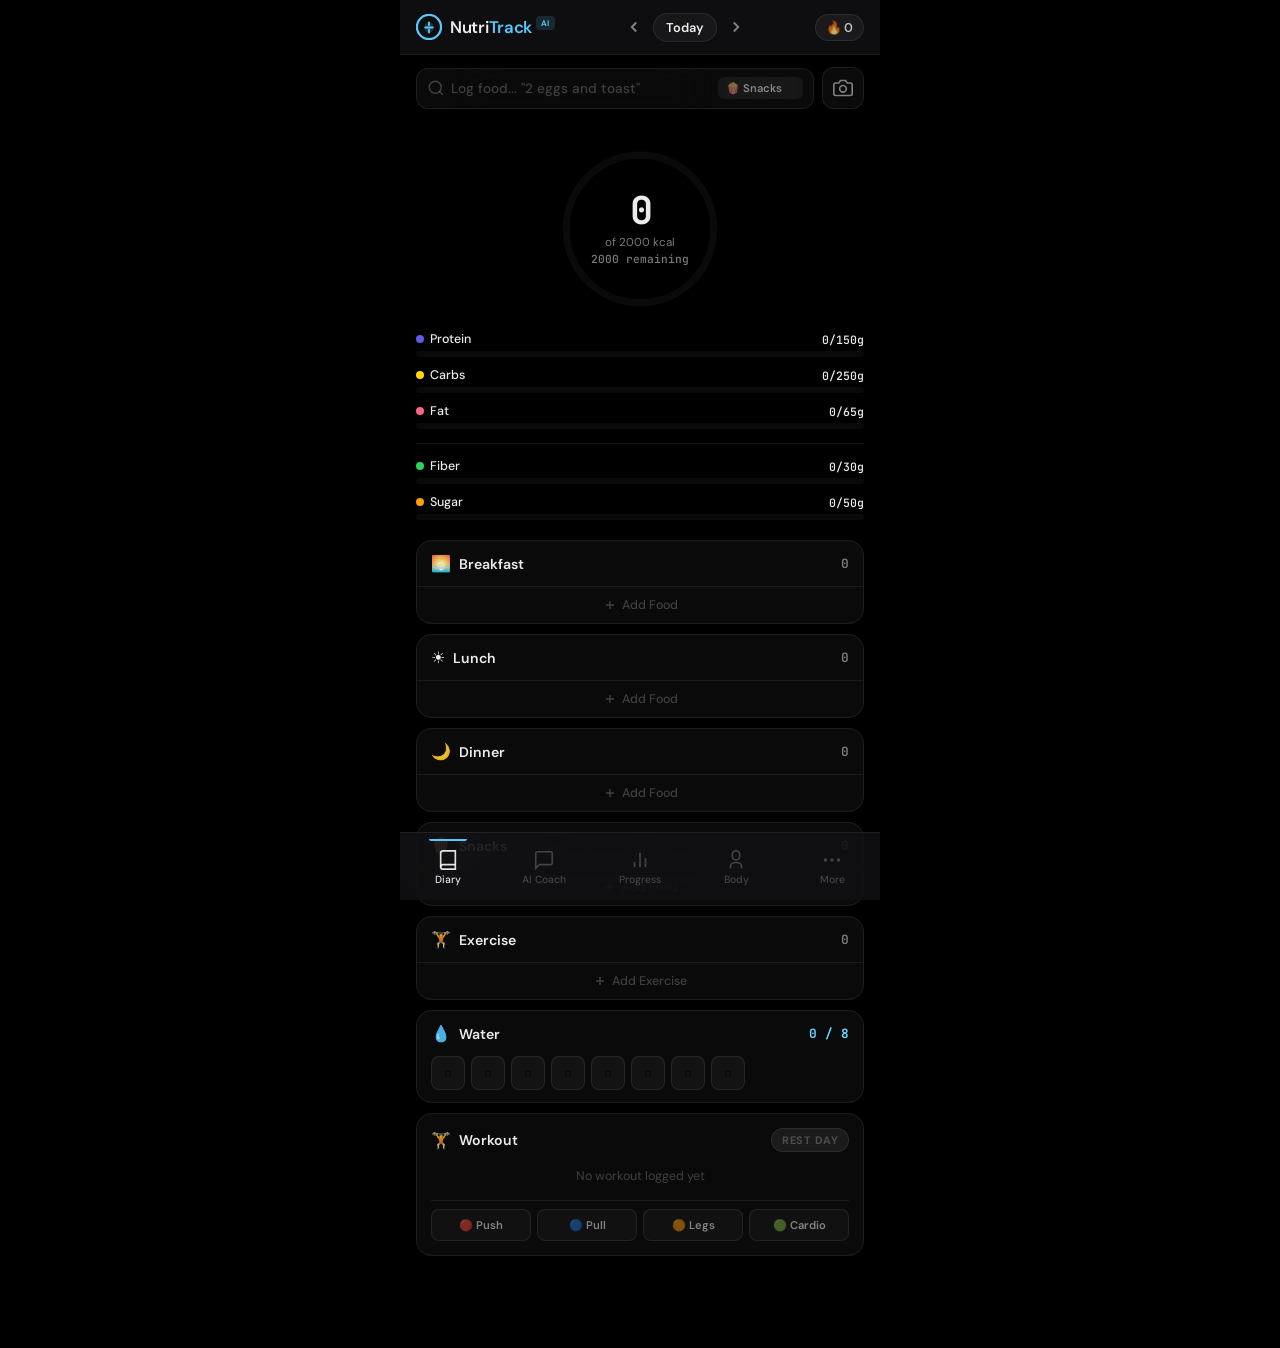
==== index.html @ 8f707e23 "iPhone PWA fix: safe-area padding, faster tabs, snapshot card" ====
<!DOCTYPE html>
<html lang="en">
<head>
    <meta charset="UTF-8">
    <meta name="viewport" content="width=device-width, initial-scale=1.0, maximum-scale=1.0, user-scalable=no, viewport-fit=cover">
    <meta name="apple-mobile-web-app-status-bar-style" content="black-translucent">
    <title>NutriTrack AI — Smart Nutrition Tracker</title>
    <meta name="description" content="AI-powered calorie and macro tracking. Log meals with photos, natural language, or chat with your AI nutrition coach.">
    <link rel="preconnect" href="https://fonts.googleapis.com">
    <link rel="preconnect" href="https://fonts.gstatic.com" crossorigin>
    <link href="https://fonts.googleapis.com/css2?family=DM+Sans:ital,opsz,wght@0,9..40,300;0,9..40,400;0,9..40,500;0,9..40,600;0,9..40,700;0,9..40,800&family=JetBrains+Mono:wght@400;600&display=swap" rel="stylesheet">
    <link rel="stylesheet" href="style.css">
    <link rel="manifest" href="manifest.json">
    <meta name="apple-mobile-web-app-capable" content="yes">
    <meta name="theme-color" content="#000000">
    <meta name="apple-mobile-web-app-capable" content="yes">
    <meta name="apple-mobile-web-app-status-bar-style" content="black-translucent">
</head>
<body>
    <div id="app">
        <!-- ═══ HEADER ═══ -->
        <header id="topBar">
            <div class="top-bar-left">
                <div class="logo">
                    <svg class="logo-icon" viewBox="0 0 28 28" width="26" height="26" fill="none">
                        <circle cx="14" cy="14" r="13" stroke="url(#logoGrad)" stroke-width="2.5"/>
                        <path d="M9 14.5c0-3 2.2-5.5 5-5.5s5 2.5 5 5.5S16.8 20 14 20s-5-2.5-5-5.5z" fill="url(#logoGrad)" opacity="0.2"/>
                        <path d="M14 9v3m0 5v3m-4-5.5h8" stroke="url(#logoGrad)" stroke-width="2" stroke-linecap="round"/>
                        <defs><linearGradient id="logoGrad" x1="0" y1="0" x2="28" y2="28"><stop stop-color="#5AC8FA"/><stop offset="1" stop-color="#64D2FF"/></linearGradient></defs>
                    </svg>
                    <span class="logo-text">Nutri<span class="accent">Track</span> <span class="ai-badge">AI</span></span>
                </div>
            </div>
            <div class="top-bar-center" id="dateNav">
                <button id="prevDay" class="icon-btn" aria-label="Previous day">
                    <svg viewBox="0 0 24 24" width="18" height="18" fill="none" stroke="currentColor" stroke-width="2.5"><path d="M15 18l-6-6 6-6"/></svg>
                </button>
                <button id="dateDisplay" class="date-btn">Today</button>
                <button id="nextDay" class="icon-btn" aria-label="Next day">
                    <svg viewBox="0 0 24 24" width="18" height="18" fill="none" stroke="currentColor" stroke-width="2.5"><path d="M9 18l6-6-6-6"/></svg>
                </button>
            </div>
            <div class="top-bar-right">
                <button id="streakBtn" class="streak-badge" aria-label="Streak">🔥 <span id="streakCount">0</span></button>
            </div>
        </header>

        <!-- ═══ TAB: DIARY ═══ -->
        <main id="page-diary" class="page active">
            <!-- Quick Add -->
            <section id="quickAdd">
                <div class="quick-add-container">
                    <div class="input-wrapper">
                        <svg class="input-icon" viewBox="0 0 24 24" width="18" height="18" fill="none" stroke="currentColor" stroke-width="2"><circle cx="11" cy="11" r="8"/><path d="M21 21l-4.35-4.35"/></svg>
                        <input type="text" id="quickAddInput" placeholder='Log food... "2 eggs and toast"' autocomplete="off">
                        <select id="mealSelect" class="meal-chip">
                            <option value="breakfast">🌅 Breakfast</option>
                            <option value="lunch">☀️ Lunch</option>
                            <option value="dinner">🌙 Dinner</option>
                            <option value="snacks">🍿 Snacks</option>
                        </select>
                    </div>
                    <button id="photoBtn" class="action-circle" aria-label="Photo">
                        <svg viewBox="0 0 24 24" width="20" height="20" fill="none" stroke="currentColor" stroke-width="2"><path d="M23 19a2 2 0 0 1-2 2H3a2 2 0 0 1-2-2V8a2 2 0 0 1 2-2h4l2-3h6l2 3h4a2 2 0 0 1 2 2z"/><circle cx="12" cy="13" r="4"/></svg>
                    </button>
                    <input type="file" id="photoInput" accept="image/*" capture="environment" hidden>
                </div>
                <div id="searchResults" class="search-results hidden"></div>
                <div id="aiProcessing" class="ai-processing hidden">
                    <div class="ai-dot-pulse"><span></span><span></span><span></span></div>
                    <span>AI analyzing your food...</span>
                </div>
            </section>

            <!-- Calorie Summary -->
            <section class="calorie-hero">
                <div class="ring-container">
                    <svg class="progress-ring" viewBox="0 0 200 200">
                        <defs>
                            <linearGradient id="calGrad" x1="0%" y1="0%" x2="100%" y2="100%"><stop offset="0%" stop-color="#5AC8FA"/><stop offset="100%" stop-color="#64D2FF"/></linearGradient>
                            <linearGradient id="calGradOver" x1="0%" y1="0%" x2="100%" y2="100%"><stop offset="0%" stop-color="#FF6482"/><stop offset="100%" stop-color="#FF453A"/></linearGradient>
                        </defs>
                        <circle class="ring-bg" cx="100" cy="100" r="82"/>
                        <circle class="ring-fill calorie-fill" cx="100" cy="100" r="82" stroke="url(#calGrad)"/>
                    </svg>
                    <div class="ring-label">
                        <span class="ring-value" id="caloriesConsumed">0</span>
                        <span class="ring-sub">of <span id="calGoalDisplay">2000</span> kcal</span>
                        <span class="ring-remaining" id="caloriesRemaining">2000 remaining</span>
                    </div>
                </div>
            </section>

            <!-- Macro Bars -->
            <section class="macro-bars">
                <div class="macro-bar-item">
                    <div class="macro-bar-header"><span class="macro-dot protein-dot"></span><span>Protein</span><span id="proteinPerKg" class="protein-pkg-badge" style="display:none"></span><span class="macro-nums"><span id="proteinVal">0</span>/<span id="proteinGoal">150</span>g</span></div>
                    <div class="bar-track"><div class="bar-fill protein-bar" id="proteinBar"></div></div>
                </div>
                <div class="macro-bar-item">
                    <div class="macro-bar-header"><span class="macro-dot carbs-dot"></span><span>Carbs</span><span class="macro-nums"><span id="carbsVal">0</span>/<span id="carbsGoal">250</span>g</span></div>
                    <div class="bar-track"><div class="bar-fill carbs-bar" id="carbsBar"></div></div>
                </div>
                <div class="macro-bar-item">
                    <div class="macro-bar-header"><span class="macro-dot fat-dot"></span><span>Fat</span><span class="macro-nums"><span id="fatVal">0</span>/<span id="fatGoal">65</span>g</span></div>
                    <div class="bar-track"><div class="bar-fill fat-bar" id="fatBar"></div></div>
                </div>
                <div class="macro-divider"></div>
                <div class="macro-bar-item">
                    <div class="macro-bar-header"><span class="macro-dot fiber-dot"></span><span>Fiber</span><span class="macro-nums"><span id="fiberVal">0</span>/<span id="fiberGoal">30</span>g</span></div>
                    <div class="bar-track"><div class="bar-fill fiber-bar" id="fiberBar"></div></div>
                </div>
                <div class="macro-bar-item">
                    <div class="macro-bar-header"><span class="macro-dot sugar-dot"></span><span>Sugar</span><span class="macro-nums"><span id="sugarVal">0</span>/<span id="sugarGoal">50</span>g</span></div>
                    <div class="bar-track"><div class="bar-fill sugar-bar" id="sugarBar"></div></div>
                </div>
            </section>

            <!-- Meal Sections -->
            <section id="mealSections" class="meal-sections">
                <div class="meal-section" data-meal="breakfast">
                    <div class="meal-header" onclick="this.parentElement.classList.toggle('collapsed')">
                        <div class="meal-title-row"><span class="meal-emoji">🌅</span><h2>Breakfast</h2></div>
                        <span class="meal-cals" id="breakfastCals">0</span>
                    </div>
                    <div class="meal-items" id="breakfastItems"></div>
                    <button class="add-food-btn" data-meal="breakfast"><svg viewBox="0 0 24 24" width="14" height="14" fill="none" stroke="currentColor" stroke-width="2.5"><path d="M12 5v14M5 12h14"/></svg>Add Food</button>
                </div>
                <div class="meal-section" data-meal="lunch">
                    <div class="meal-header" onclick="this.parentElement.classList.toggle('collapsed')">
                        <div class="meal-title-row"><span class="meal-emoji">☀️</span><h2>Lunch</h2></div>
                        <span class="meal-cals" id="lunchCals">0</span>
                    </div>
                    <div class="meal-items" id="lunchItems"></div>
                    <button class="add-food-btn" data-meal="lunch"><svg viewBox="0 0 24 24" width="14" height="14" fill="none" stroke="currentColor" stroke-width="2.5"><path d="M12 5v14M5 12h14"/></svg>Add Food</button>
                </div>
                <div class="meal-section" data-meal="dinner">
                    <div class="meal-header" onclick="this.parentElement.classList.toggle('collapsed')">
                        <div class="meal-title-row"><span class="meal-emoji">🌙</span><h2>Dinner</h2></div>
                        <span class="meal-cals" id="dinnerCals">0</span>
                    </div>
                    <div class="meal-items" id="dinnerItems"></div>
                    <button class="add-food-btn" data-meal="dinner"><svg viewBox="0 0 24 24" width="14" height="14" fill="none" stroke="currentColor" stroke-width="2.5"><path d="M12 5v14M5 12h14"/></svg>Add Food</button>
                </div>
                <div class="meal-section" data-meal="snacks">
                    <div class="meal-header" onclick="this.parentElement.classList.toggle('collapsed')">
                        <div class="meal-title-row"><span class="meal-emoji">🍿</span><h2>Snacks</h2></div>
                        <span class="meal-cals" id="snacksCals">0</span>
                    </div>
                    <div class="meal-items" id="snacksItems"></div>
                    <button class="add-food-btn" data-meal="snacks"><svg viewBox="0 0 24 24" width="14" height="14" fill="none" stroke="currentColor" stroke-width="2.5"><path d="M12 5v14M5 12h14"/></svg>Add Food</button>
                </div>
            </section>

            <!-- Exercise Section -->
            <section class="exercise-section">
                <div class="meal-header">
                    <div class="meal-title-row"><span class="meal-emoji">🏋️</span><h2>Exercise</h2></div>
                    <span class="meal-cals" id="exerciseCals">0</span>
                </div>
                <div id="exerciseItems" class="meal-items"></div>
                <button id="addExerciseBtn" class="add-food-btn"><svg viewBox="0 0 24 24" width="14" height="14" fill="none" stroke="currentColor" stroke-width="2.5"><path d="M12 5v14M5 12h14"/></svg>Add Exercise</button>
            </section>

            <!-- Water -->
            <section class="water-section">
                <div class="water-header">
                    <div class="meal-title-row"><span class="meal-emoji">💧</span><h2>Water</h2></div>
                    <span class="water-count" id="waterCount">0 / 8</span>
                </div>
                <div class="water-glasses" id="waterGlasses"></div>
            </section>

            <!-- Workout Card -->
            <section class="workout-card" id="workoutCard">
                <div class="workout-header">
                    <div class="meal-title-row"><span class="meal-emoji">🏋️</span><h2>Workout</h2></div>
                    <span class="workout-badge" id="workoutBadge">Rest Day</span>
                </div>
                <div id="workoutContent" class="workout-content">
                    <p class="workout-empty">No workout logged yet</p>
                </div>
                <div id="workoutQuickLog" class="workout-quick-log">
                    <button class="wql-btn wql-push" data-type="push">🔴 Push</button>
                    <button class="wql-btn wql-pull" data-type="pull">🔵 Pull</button>
                    <button class="wql-btn wql-legs" data-type="legs">🟠 Legs</button>
                    <button class="wql-btn wql-cardio" data-type="cardio">🟢 Cardio</button>
                </div>
            </section>

            <!-- AI Suggestion Card -->
            <section id="aiSuggestionCard" class="ai-suggestion-card hidden">
                <div class="ai-card-header">
                    <span class="ai-sparkle">✨</span>
                    <span>AI Suggestion</span>
                    <button class="dismiss-btn" onclick="this.closest('.ai-suggestion-card').classList.add('hidden')">×</button>
                </div>
                <p id="aiSuggestionText"></p>
            </section>
        </main>

        <!-- ═══ TAB: AI COACH ═══ -->
        <main id="page-coach" class="page">
            <!-- Chat Sidebar Drawer -->
            <div id="chatSidebarOverlay" class="chat-sidebar-overlay hidden"></div>
            <aside id="chatSidebar" class="chat-sidebar">
                <div class="sidebar-header">
                    <h3>Conversations</h3>
                    <button id="closeSidebar" class="icon-btn" aria-label="Close sidebar">
                        <svg viewBox="0 0 24 24" width="20" height="20" fill="none" stroke="currentColor" stroke-width="2.5"><path d="M18 6L6 18M6 6l12 12"/></svg>
                    </button>
                </div>
                <button id="newChatSidebar" class="new-chat-sidebar-btn">+ New Chat</button>
                <div id="chatList" class="chat-list"></div>
            </aside>

            <div class="coach-container">
                <!-- Top Bar: sidebar toggle + title + new chat -->
                <div class="coach-top-bar">
                    <button id="openSidebar" class="coach-icon-btn" aria-label="Chat history">
                        <svg viewBox="0 0 24 24" width="20" height="20" fill="none" stroke="currentColor" stroke-width="2"><path d="M3 12h18M3 6h18M3 18h18"/></svg>
                    </button>
                    <div class="coach-top-title">
                        <span class="coach-title-text">AI Coach</span>
                        <span class="coach-subtitle" id="coachSubtitle">Personalized nutrition guidance</span>
                    </div>
                    <button id="newChatBtn" class="coach-icon-btn" aria-label="New chat">
                        <svg viewBox="0 0 24 24" width="20" height="20" fill="none" stroke="currentColor" stroke-width="2"><path d="M12 5v14M5 12h14"/></svg>
                    </button>
                </div>

                <!-- Chat Messages -->
                <div id="chatMessages" class="chat-messages"></div>

                <!-- Image Preview (shown when image is staged) -->
                <div id="coachImagePreview" class="coach-image-preview hidden">
                    <img id="coachPreviewImg" src="" alt="Preview">
                    <button id="coachRemoveImg" class="coach-remove-img" aria-label="Remove image">×</button>
                </div>

                <!-- Input Area -->
                <div class="chat-input-area">
                    <div class="chat-input-wrapper">
                        <button id="micBtn" class="mic-btn" aria-label="Voice input">
                            <svg viewBox="0 0 24 24" width="18" height="18" fill="none" stroke="currentColor" stroke-width="2"><rect x="9" y="1" width="6" height="11" rx="3"/><path d="M19 10v1a7 7 0 0 1-14 0v-1"/><line x1="12" y1="19" x2="12" y2="23"/><line x1="8" y1="23" x2="16" y2="23"/></svg>
                        </button>
                        <button id="coachPhotoBtn" class="mic-btn" aria-label="Upload photo">
                            <svg viewBox="0 0 24 24" width="18" height="18" fill="none" stroke="currentColor" stroke-width="2"><rect x="2" y="3" width="20" height="18" rx="3"/><circle cx="12" cy="13" r="4"/><path d="M5 3V1M19 3V1"/></svg>
                        </button>
                        <input type="file" id="coachPhotoInput" accept="image/*" capture="environment" style="display:none">
                        <textarea id="chatInput" placeholder="Ask your AI coach..." rows="1"></textarea>
                        <button id="chatSend" class="chat-send-btn" aria-label="Send">
                            <svg viewBox="0 0 24 24" width="20" height="20" fill="none" stroke="currentColor" stroke-width="2"><path d="M22 2L11 13"/><path d="M22 2l-7 20-4-9-9-4 20-7z"/></svg>
                        </button>
                        <button id="chatStop" class="chat-stop-btn hidden" aria-label="Stop">
                            <svg viewBox="0 0 24 24" width="20" height="20" fill="currentColor"><rect x="6" y="6" width="12" height="12" rx="2"/></svg>
                        </button>
                    </div>
                    <div id="micStatus" class="mic-status hidden">
                        <div class="mic-pulse"></div>
                        <span>Listening...</span>
                        <button id="micStop" class="mic-stop-btn">Stop</button>
                    </div>
                </div>
            </div>
        </main>

        <!-- ═══ TAB: PROGRESS ═══ -->
        <main id="page-progress" class="page">
            <div class="progress-container">
                <!-- Weight Card -->
                <section class="progress-card">
                    <div class="progress-card-header">
                        <h2>⚖️ Weight</h2>
                        <button id="logWeightBtn" class="small-btn">+ Log</button>
                    </div>
                    <div class="weight-display">
                        <span class="weight-current" id="currentWeight">--</span>
                        <span class="weight-unit">kg</span>
                        <div id="weightDelta" class="weight-delta"></div>
                        <div id="weightBmi" class="weight-bmi"></div>
                        <div id="weightLastLogged" class="weight-last-logged"></div>
                    </div>
                    <canvas id="weightChart" class="chart-canvas" height="160"></canvas>
                </section>

                <!-- Calorie Trend -->
                <section class="progress-card">
                    <h2>📈 Calorie Trend (7 days)</h2>
                    <canvas id="calorieChart" class="chart-canvas" height="160"></canvas>
                </section>

                <!-- Weekly Energy Balance -->
                <section class="progress-card" id="weeklyBalanceCard">
                    <h2>⚖️ Weekly Energy Balance</h2>
                    <div class="energy-balance-grid">
                        <div class="eb-item">
                            <span class="eb-label">7-Day Intake</span>
                            <span class="eb-value" id="ebIntake">--</span>
                            <span class="eb-sub">cal total</span>
                        </div>
                        <div class="eb-item">
                            <span class="eb-label">7-Day TDEE</span>
                            <span class="eb-value" id="ebTdee">--</span>
                            <span class="eb-sub">cal maintenance</span>
                        </div>
                        <div class="eb-item eb-highlight">
                            <span class="eb-label">Net Balance</span>
                            <span class="eb-value" id="ebNet">--</span>
                            <span class="eb-sub" id="ebNetSub">cal</span>
                        </div>
                        <div class="eb-item eb-result">
                            <span class="eb-label" id="ebResultLabel">Estimated Change</span>
                            <span class="eb-value" id="ebResult">--</span>
                            <span class="eb-sub" id="ebResultSub">kg this week</span>
                        </div>
                    </div>
                    <div class="eb-bar-wrap">
                        <div class="eb-bar-track">
                            <div class="eb-bar-fill" id="ebBarFill"></div>
                            <div class="eb-bar-center"></div>
                        </div>
                        <div class="eb-bar-labels">
                            <span>Deficit</span>
                            <span>Balance</span>
                            <span>Surplus</span>
                        </div>
                    </div>
                    <p class="eb-note">Based on 7,700 cal ≈ 1 kg body fat</p>
                </section>

                <!-- Nutrition Breakdown -->
                <section class="progress-card">
                    <h2>📊 Nutrition Breakdown (7-day avg)</h2>
                    <canvas id="macroChart" class="chart-canvas" height="210"></canvas>
                </section>

                <!-- Streak Calendar -->
                <section class="progress-card">
                    <h2>🔥 Logging Streak</h2>
                    <div class="streak-grid-wrap">
                        <div class="streak-day-labels">
                            <span></span><span>M</span><span>T</span><span>W</span><span>T</span><span>F</span><span>S</span><span>S</span>
                        </div>
                        <div id="streakCalendar" class="streak-calendar"></div>
                    </div>
                    <div class="streak-legend">
                        <span class="streak-legend-label">Less</span>
                        <span class="streak-legend-swatch" style="opacity:.1"></span>
                        <span class="streak-legend-swatch" style="opacity:.3"></span>
                        <span class="streak-legend-swatch" style="opacity:.6"></span>
                        <span class="streak-legend-swatch" style="opacity:1"></span>
                        <span class="streak-legend-label">More</span>
                    </div>
                    <div class="streak-stats">
                        <div class="streak-stat"><span class="streak-stat-val" id="currentStreakVal">0</span><span>Current</span></div>
                        <div class="streak-stat"><span class="streak-stat-val" id="longestStreakVal">0</span><span>Longest</span></div>
                        <div class="streak-stat"><span class="streak-stat-val" id="consistencyVal">0%</span><span>Consistency</span></div>
                    </div>
                </section>

                <!-- AI Weekly Summary -->
                <section class="progress-card ai-summary-card">
                    <div class="progress-card-header">
                        <h2>✨ AI Weekly Summary</h2>
                        <button id="generateSummaryBtn" class="small-btn">Generate</button>
                    </div>
                    <div id="aiWeeklySummary" class="ai-summary-content">
                        <p class="muted-text">Tap "Generate" for an AI-powered analysis of your week</p>
                    </div>
                </section>
            </div>
        </main>

        <!-- ═══ TAB: BODY ═══ -->
        <main id="page-body" class="page">
            <div class="body-container">
                <!-- Profile Card -->
                <section class="more-card">
                    <h3>👤 My Profile</h3>
                    <div class="setting-row"><label>Date of Birth</label><input type="date" id="bodyDob"></div>
                    <div class="setting-row">
                        <label>Sex</label>
                        <select id="bodySex"><option value="male">Male</option><option value="female">Female</option></select>
                    </div>
                    <div class="setting-row"><label>Height (cm)</label><input type="number" id="bodyHeight" placeholder="175" min="100" max="250"></div>
                    <div class="setting-row">
                        <label>Activity Level</label>
                        <select id="bodyActivity">
                            <option value="1.2">Sedentary (desk job)</option>
                            <option value="1.375">Light (1-3 days/wk)</option>
                            <option value="1.55" selected>Moderate (3-5 days/wk)</option>
                            <option value="1.725">Active (6-7 days/wk)</option>
                            <option value="1.9">Very Active (2x/day)</option>
                        </select>
                    </div>
                    <button id="saveProfile" class="primary-btn">Save Profile</button>
                </section>

                <!-- Body Measurements Entry -->
                <section class="more-card">
                    <h3>📏 Log Body Stats</h3>
                    <div class="setting-row"><label>Weight (kg)</label><input type="number" id="bodyWeight" step="0.1" min="20" max="400" placeholder="75.0"></div>
                    <div class="setting-row"><label>Waist (cm)</label><input type="number" id="bodyWaist" step="0.1" min="40" max="200" placeholder="80.0"></div>
                    <div class="setting-row"><label>Neck (cm)</label><input type="number" id="bodyNeck" step="0.1" min="20" max="70" placeholder="38.0"></div>
                    <div class="setting-row" id="hipRow"><label>Hip (cm) <small>women only</small></label><input type="number" id="bodyHip" step="0.1" min="50" max="200" placeholder="95.0"></div>
                    <button id="logBodyStats" class="primary-btn">Log Today's Stats</button>
                </section>

                <!-- Auto-Calculated Metrics -->
                <section class="more-card body-metrics-card">
                    <h3>📊 Your Metrics</h3>
                    <div class="metrics-grid">
                        <div class="metric-box"><span class="metric-label">Age</span><span class="metric-value" id="metricAge">--</span></div>
                        <div class="metric-box"><span class="metric-label">BMI</span><span class="metric-value" id="metricBmi">--</span><span class="metric-tag" id="bmiTag"></span></div>
                        <div class="metric-box"><span class="metric-label">Body Fat %</span><span class="metric-value" id="metricBf">--</span></div>
                        <div class="metric-box"><span class="metric-label">Lean Mass</span><span class="metric-value" id="metricLean">--</span><span class="metric-sub">kg</span></div>
                        <div class="metric-box"><span class="metric-label">BMR</span><span class="metric-value" id="metricBmr">--</span><span class="metric-sub">cal/day</span></div>
                        <div class="metric-box highlight"><span class="metric-label">Adaptive TDEE</span><span class="metric-value" id="metricTdee">--</span><span class="metric-sub">cal/day</span></div>
                    </div>
                    <div id="tdeeExplainer" class="tdee-explainer">
                        <small>TDEE adapts as you log more data. Uses your actual weight changes + calorie intake over the last 2-4 weeks.</small>
                    </div>
                </section>

                <!-- Goals -->
                <section class="more-card">
                    <h3>🎯 Body Goals</h3>
                    <div class="setting-row"><label>Target Weight (kg)</label><input type="number" id="goalWeight" step="0.1" min="30" max="300" placeholder="70.0"></div>
                    <div class="setting-row"><label>Target BF %</label><input type="number" id="goalBf" step="0.1" min="3" max="50" placeholder="15.0"></div>
                    <div class="setting-row"><label>Target Date</label><input type="date" id="goalDate"></div>
                    <button id="saveBodyGoals" class="primary-btn">Save Goals</button>
                    <div id="goalInsight" class="ai-insight hidden"></div>
                </section>

                <!-- Training Info -->
                <section class="more-card">
                    <h3>🏋️ Training</h3>
                    <div class="setting-row">
                        <label>Gym (days/week)</label>
                        <select id="gymDays">
                            <option value="0">0 — No gym</option>
                            <option value="1">1</option><option value="2">2</option>
                            <option value="3" selected>3</option><option value="4">4</option>
                            <option value="5">5</option><option value="6">6</option>
                        </select>
                    </div>
                    <div class="setting-row">
                        <label>Cardio (days/week)</label>
                        <select id="cardioDays">
                            <option value="0" selected>0 — No cardio</option>
                            <option value="1">1</option><option value="2">2</option>
                            <option value="3">3</option><option value="4">4</option>
                            <option value="5">5</option><option value="6">6</option><option value="7">7</option>
                        </select>
                    </div>
                    <div class="setting-row">
                        <label>Training Style</label>
                        <select id="trainingStyle">
                            <option value="strength">Strength / Hypertrophy</option>
                            <option value="endurance">Endurance / Running</option>
                            <option value="mixed">Mixed (Gym + Cardio)</option>
                            <option value="none">No Training</option>
                        </select>
                    </div>
                    <button id="saveTraining" class="primary-btn">Save Training</button>
                </section>

                <!-- Smart Nutrition Goals -->
                <section class="more-card">
                    <h3>🍽️ Daily Nutrition Goals</h3>
                    <div class="setting-row">
                        <label>Calorie Budget</label>
                        <input type="number" id="bodyCalGoal" min="800" max="10000" placeholder="1500">
                    </div>
                    <button id="autoCalcMacros" class="secondary-btn" style="margin:6px 0 10px;font-size:.78rem">⚡ Auto-Calculate Macros from Budget</button>
                    <div class="macro-calc-grid">
                        <div class="macro-calc-row">
                            <span class="macro-dot protein-dot"></span>
                            <label>Protein (g)</label>
                            <input type="number" id="bodyProteinGoal" min="10" max="500">
                            <span class="macro-cal-hint" id="proteinCalHint">--</span>
                        </div>
                        <div class="macro-calc-row">
                            <span class="macro-dot carbs-dot"></span>
                            <label>Carbs (g)</label>
                            <input type="number" id="bodyCarbsGoal" min="10" max="800">
                            <span class="macro-cal-hint" id="carbsCalHint">--</span>
                        </div>
                        <div class="macro-calc-row">
                            <span class="macro-dot fat-dot"></span>
                            <label>Fat (g)</label>
                            <input type="number" id="bodyFatGoal" min="10" max="300">
                            <span class="macro-cal-hint" id="fatCalHint">--</span>
                        </div>
                        <div class="macro-total-row" id="macroTotalRow">
                            <span>Total:</span><span id="macroTotalCal">--</span><span>cal</span>
                        </div>
                    </div>
                    <div class="setting-row"><label>Fiber Goal (g)</label><input type="number" id="bodyFiberGoal" min="5" max="100" placeholder="30"></div>
                    <div class="setting-row"><label>Sugar Limit (g)</label><input type="number" id="bodySugarGoal" min="10" max="200" placeholder="50"></div>
                    <div class="setting-row"><label>Water (glasses)</label><input type="number" id="bodyWaterGoal" min="1" max="20"></div>
                    <button id="saveNutritionGoals" class="primary-btn">Save Nutrition Goals</button>
                </section>

                <!-- AI Nutrition Insight -->
                <section class="more-card">
                    <div class="progress-card-header">
                        <h3>🧠 AI Nutrition Plan</h3>
                        <button id="generateNutritionInsight" class="small-btn">Analyze</button>
                    </div>
                    <div id="nutritionInsight" class="ai-insight">
                        <p class="muted-text">Fill in your body stats, goals, and training info, then tap "Analyze" for a personalized nutrition breakdown.</p>
                    </div>
                </section>

                <!-- Measurement History -->
                <section class="more-card">
                    <h3>📅 Measurement History</h3>
                    <div id="bodyHistory" class="body-history"><p class="muted-text">Log your first body stats above</p></div>
                </section>
            </div>
        </main>

        <!-- ═══ TAB: MORE ═══ -->
        <main id="page-more" class="page">
            <div class="more-container">
                <!-- Today's Snapshot -->
                <section class="more-card profile-card">
                    <div class="snapshot-header">
                        <div>
                            <h2 style="font-size:1.1rem;font-weight:700">NutriTrack <span style="color:var(--accent);font-weight:400;font-size:.75rem">AI</span></h2>
                            <p class="muted-text" id="snapshotDate" style="font-size:.72rem;margin-top:2px">Today</p>
                        </div>
                        <div class="snapshot-streak" id="snapshotStreak">🔥 0</div>
                    </div>
                    <div class="snapshot-grid" id="snapshotGrid">
                        <div class="snap-stat"><span class="snap-val" id="snapCal">--</span><span class="snap-label">cal eaten</span></div>
                        <div class="snap-stat"><span class="snap-val" id="snapGoal">--</span><span class="snap-label">cal goal</span></div>
                        <div class="snap-stat"><span class="snap-val" id="snapProtein">--</span><span class="snap-label">protein</span></div>
                        <div class="snap-stat"><span class="snap-val" id="snapWeight">--</span><span class="snap-label">weight</span></div>
                    </div>
                </section>

                <!-- Gemini Key -->
                <section class="more-card">
                    <h3>🤖 AI Settings</h3>
                    <div class="setting-row"><label>Gemini API Key</label><input type="password" id="geminiKey" placeholder="AIza..."></div>
                    <small class="setting-hint">Powers photo recognition, AI coach, meal suggestions & weekly summaries</small>
                </section>

                <!-- Actions -->
                <section class="more-card">
                    <h3>⚙️ Data</h3>
                    <button id="exportData" class="secondary-btn">📤 Export Data (JSON)</button>
                    <button id="importDataBtn" class="secondary-btn">📥 Import Data</button>
                    <input type="file" id="importDataInput" accept=".json" hidden>
                    <button id="saveAllSettings" class="primary-btn">💾 Save All Settings</button>
                    <div class="danger-zone">
                        <button id="clearAllData" class="danger-btn">🗑️ Clear All Data</button>
                    </div>
                </section>
            </div>
        </main>

        <!-- ═══ BOTTOM NAV ═══ -->
        <nav id="bottomNav">
            <button class="nav-tab active" data-tab="diary">
                <svg viewBox="0 0 24 24" width="22" height="22" fill="none" stroke="currentColor" stroke-width="1.8"><path d="M4 19.5A2.5 2.5 0 0 1 6.5 17H20"/><path d="M6.5 2H20v20H6.5A2.5 2.5 0 0 1 4 19.5v-15A2.5 2.5 0 0 1 6.5 2z"/></svg>
                <span>Diary</span>
            </button>
            <button class="nav-tab" data-tab="coach">
                <svg viewBox="0 0 24 24" width="22" height="22" fill="none" stroke="currentColor" stroke-width="1.8"><path d="M21 15a2 2 0 0 1-2 2H7l-4 4V5a2 2 0 0 1 2-2h14a2 2 0 0 1 2 2z"/></svg>
                <span>AI Coach</span>
            </button>
            <button class="nav-tab" data-tab="progress">
                <svg viewBox="0 0 24 24" width="22" height="22" fill="none" stroke="currentColor" stroke-width="1.8"><path d="M18 20V10M12 20V4M6 20v-6"/></svg>
                <span>Progress</span>
            </button>
            <button class="nav-tab" data-tab="body">
                <svg viewBox="0 0 24 24" width="22" height="22" fill="none" stroke="currentColor" stroke-width="1.8"><path d="M12 2a4 4 0 0 0-4 4v2a4 4 0 0 0 8 0V6a4 4 0 0 0-4-4z"/><path d="M6 21v-2a4 4 0 0 1 4-4h4a4 4 0 0 1 4 4v2"/></svg>
                <span>Body</span>
            </button>
            <button class="nav-tab" data-tab="more">
                <svg viewBox="0 0 24 24" width="22" height="22" fill="none" stroke="currentColor" stroke-width="1.8"><circle cx="12" cy="12" r="1"/><circle cx="19" cy="12" r="1"/><circle cx="5" cy="12" r="1"/></svg>
                <span>More</span>
            </button>
        </nav>

        <!-- ═══ FOOD DETAIL MODAL ═══ -->
        <div id="foodModal" class="modal hidden">
            <div class="modal-backdrop"></div>
            <div class="modal-content">
                <div class="modal-header">
                    <h2 id="foodModalTitle">Add Food</h2>
                    <button class="modal-close" id="closeFoodModal"><svg viewBox="0 0 24 24" width="22" height="22" fill="none" stroke="currentColor" stroke-width="2.5"><path d="M18 6L6 18M6 6l12 12"/></svg></button>
                </div>
                <div class="modal-body">
                    <div class="food-modal-search">
                        <input type="text" id="foodSearchInput" placeholder="Search foods..." autocomplete="off">
                        <div id="foodSearchResults" class="food-search-results"></div>
                    </div>
                    <div id="foodDetailSection" class="food-detail-section hidden">
                        <div class="food-selected-name" id="selectedFoodName"></div>
                        <div class="serving-row">
                            <div class="setting-row"><label>Qty</label><input type="number" id="servingQty" value="1" min="0.1" step="0.1"></div>
                            <div class="setting-row"><label>Serving</label><select id="servingUnit"></select></div>
                        </div>
                        <div class="nutrition-preview">
                            <div class="preview-row"><span>Calories</span><span id="previewCal" class="cal-val">0</span></div>
                            <div class="preview-row"><span>Protein</span><span id="previewProtein" class="protein-val">0g</span></div>
                            <div class="preview-row"><span>Carbs</span><span id="previewCarbs" class="carbs-val">0g</span></div>
                            <div class="preview-row"><span>Fat</span><span id="previewFat" class="fat-val">0g</span></div>
                            <div class="preview-row"><span>Fiber</span><span id="previewFiber">0g</span></div>
                            <div class="preview-row"><span>Sugar</span><span id="previewSugar">0g</span></div>
                        </div>
                        <div class="setting-row"><label>Add to</label>
                            <select id="foodModalMeal">
                                <option value="breakfast">Breakfast</option><option value="lunch">Lunch</option>
                                <option value="dinner">Dinner</option><option value="snacks">Snacks</option>
                            </select>
                        </div>
                        <button id="addFoodBtn" class="primary-btn full-w">Add to Log</button>
                    </div>
                </div>
            </div>
        </div>

        <!-- ═══ EXERCISE MODAL ═══ -->
        <div id="exerciseModal" class="modal hidden">
            <div class="modal-backdrop"></div>
            <div class="modal-content">
                <div class="modal-header">
                    <h2>Add Exercise</h2>
                    <button class="modal-close" id="closeExerciseModal"><svg viewBox="0 0 24 24" width="22" height="22" fill="none" stroke="currentColor" stroke-width="2.5"><path d="M18 6L6 18M6 6l12 12"/></svg></button>
                </div>
                <div class="modal-body">
                    <div class="setting-row"><label>Exercise</label><input type="text" id="exerciseName" placeholder="e.g. Running, Walking..."></div>
                    <div class="setting-row"><label>Duration (min)</label><input type="number" id="exerciseDuration" value="30" min="1"></div>
                    <div class="setting-row"><label>Calories burned</label><input type="number" id="exerciseCalories" value="200" min="1"></div>
                    <button id="addExerciseSubmit" class="primary-btn full-w">Add Exercise</button>
                </div>
            </div>
        </div>

        <!-- ═══ WEIGHT MODAL ═══ -->
        <div id="weightModal" class="modal hidden">
            <div class="modal-backdrop"></div>
            <div class="modal-content">
                <div class="modal-header">
                    <h2>Log Weight</h2>
                    <button class="modal-close" id="closeWeightModal"><svg viewBox="0 0 24 24" width="22" height="22" fill="none" stroke="currentColor" stroke-width="2.5"><path d="M18 6L6 18M6 6l12 12"/></svg></button>
                </div>
                <div class="modal-body">
                    <div class="setting-row"><label>Weight (kg)</label><input type="number" id="weightInput" step="0.1" min="20" max="400" placeholder="75.0"></div>
                    <button id="logWeightSubmit" class="primary-btn full-w">Save Weight</button>
                </div>
            </div>
        </div>

        <!-- ═══ TOASTS ═══ -->
        <div id="toastContainer" class="toast-container"></div>
    </div>

    <script src="food-db.js"></script>
    <script src="core.js"></script>
    <script src="features.js"></script>
    <script src="coach.js"></script>
    <script src="body.js"></script>
    <script>if('serviceWorker' in navigator)navigator.serviceWorker.register('./sw.js').catch(()=>{})</script>
</body>
</html>
---- style.css ----
/* NutriTrack AI — Liquid Glass Design System */
/* Minimal. Precise. Calm. */
:root {
    --bg: #000000; --bg2: #0A0A0C; --card: rgba(255,255,255,0.04);
    --card-h: rgba(255,255,255,0.07); --border: rgba(255,255,255,0.08);
    --glass: rgba(18,18,20,.82);
    --text: rgba(255,255,255,.92); --text2: rgba(255,255,255,.48); --muted: rgba(255,255,255,.22);
    --accent: #5AC8FA; --accent2: #64D2FF;
    --accent-rgb: 90,200,250; --accent-glow: rgba(90,200,250,.06);
    --protein: #5E5CE6; --carbs: #FFD60A; --fat: #FF6482;
    --danger: #FF453A; --water: #64D2FF;
    --r: 16px; --font: 'DM Sans', -apple-system, system-ui, sans-serif;
    --mono: 'JetBrains Mono', 'SF Mono', monospace;
    --ease: cubic-bezier(.25,.46,.45,.94); --ease-spring: cubic-bezier(.34,1.56,.64,1);
}
*,*::before,*::after{margin:0;padding:0;box-sizing:border-box}
html{font-size:16px;-webkit-font-smoothing:antialiased;-moz-osx-font-smoothing:grayscale}
body{font-family:var(--font);background:var(--bg);color:var(--text);min-height:100vh;min-height:100dvh;overflow-x:hidden;
  background-image:none;padding-top:env(safe-area-inset-top,0)}
#app{max-width:480px;margin:0 auto;padding-bottom:calc(80px + env(safe-area-inset-bottom,0));position:relative}
.hidden{display:none!important}

/* ── Liquid Glass Form Controls ── */
select,
input[type="number"],
input[type="text"],
input[type="date"],
input[type="password"]{
  appearance:none;-webkit-appearance:none;-moz-appearance:none;
  font-family:var(--font);font-size:.85rem;font-weight:500;
  color:var(--text);background:rgba(255,255,255,.06);
  border:1px solid rgba(255,255,255,.1);border-radius:10px;
  padding:10px 14px;outline:none;
  backdrop-filter:blur(20px);-webkit-backdrop-filter:blur(20px);
  transition:border-color .2s var(--ease),background .2s var(--ease);
}
select:focus,
input[type="number"]:focus,
input[type="text"]:focus,
input[type="date"]:focus{
  border-color:rgba(var(--accent-rgb),.4);
  background:rgba(255,255,255,.08);
}
select{
  background-image:url("data:image/svg+xml,%3Csvg xmlns='http://www.w3.org/2000/svg' width='12' height='12' viewBox='0 0 12 12'%3E%3Cpath d='M3 4.5L6 7.5L9 4.5' stroke='rgba(255,255,255,0.4)' fill='none' stroke-width='1.5' stroke-linecap='round' stroke-linejoin='round'/%3E%3C/svg%3E");
  background-repeat:no-repeat;background-position:right 12px center;background-size:12px;
  padding-right:32px;cursor:pointer;
}
select option{background:#1C1C1E;color:var(--text);padding:8px}
input[type="number"]::-webkit-inner-spin-button,
input[type="number"]::-webkit-outer-spin-button{-webkit-appearance:none;margin:0}
input[type="number"]{-moz-appearance:textfield;text-align:right;font-family:var(--mono);font-weight:600;letter-spacing:-.5px}
input[type="date"]::-webkit-calendar-picker-indicator{filter:invert(1) opacity(.4)}
textarea{font-family:var(--font);font-size:.85rem;color:var(--text);background:rgba(255,255,255,.06);
  border:1px solid rgba(255,255,255,.1);border-radius:10px;padding:10px 14px;outline:none;resize:vertical;
  transition:border-color .2s var(--ease)}

/* Header */
#topBar{display:flex;align-items:center;justify-content:space-between;padding:12px 16px;position:sticky;top:0;z-index:100;
  background:var(--glass);backdrop-filter:blur(40px) saturate(1.8);-webkit-backdrop-filter:blur(40px) saturate(1.8);border-bottom:1px solid var(--border)}
.logo{display:flex;align-items:center;gap:8px}
.logo-text{font-weight:600;font-size:1.05rem;letter-spacing:-.3px}
.accent{color:var(--accent);-webkit-text-fill-color:var(--accent);background:none}
.ai-badge{font-size:.5rem;font-weight:700;background:rgba(var(--accent-rgb),.15);color:var(--accent);padding:2px 5px;border-radius:4px;vertical-align:super;letter-spacing:.5px}
.top-bar-center{display:flex;align-items:center;gap:4px}
.icon-btn{background:0;border:0;color:var(--text2);cursor:pointer;padding:6px;border-radius:8px;display:flex;align-items:center;transition:.2s var(--ease)}
.icon-btn:hover{color:var(--text);background:var(--card)}
.date-btn{background:var(--card);border:1px solid var(--border);color:var(--text);padding:5px 12px;border-radius:20px;font-family:var(--font);font-size:.8rem;font-weight:600;cursor:pointer;transition:.2s var(--ease)}
.date-btn:hover{background:var(--card-h)}
.streak-badge{background:rgba(255,255,255,.05);border:1px solid var(--border);color:rgba(255,255,255,.7);padding:4px 10px;border-radius:20px;font-family:var(--font);font-size:.8rem;font-weight:600;cursor:pointer;display:flex;align-items:center;gap:2px;transition:.2s var(--ease)}
.streak-badge:hover{background:rgba(255,255,255,.08)}

/* Quick Add */
#quickAdd{padding:12px 16px 6px;position:relative}
.quick-add-container{display:flex;gap:8px;align-items:center}
.input-wrapper{flex:1;display:flex;align-items:center;gap:6px;background:var(--card);border:1px solid var(--border);border-radius:12px;padding:0 10px;transition:.25s var(--ease)}
.input-wrapper:focus-within{border-color:rgba(var(--accent-rgb),.3)}
.input-icon{color:var(--muted);flex-shrink:0}
#quickAddInput{flex:1;background:0;border:0;color:var(--text);font-family:var(--font);font-size:.85rem;padding:11px 0;outline:0}
#quickAddInput::placeholder{color:var(--muted)}
.meal-chip{background:rgba(255,255,255,.06);border:0;color:var(--text2);font-family:var(--font);font-size:.7rem;font-weight:600;padding:4px 8px;border-radius:6px;cursor:pointer;outline:0;transition:.2s}
.meal-chip:hover{background:rgba(255,255,255,.1)}
.action-circle{width:42px;height:42px;border-radius:12px;border:1px solid var(--border);background:var(--card);color:var(--text2);cursor:pointer;display:flex;align-items:center;justify-content:center;transition:.2s var(--ease);flex-shrink:0}
.action-circle:hover{color:var(--text);background:rgba(255,255,255,.08)}
.search-results{position:absolute;top:100%;left:16px;right:16px;background:var(--bg2);border:1px solid var(--border);border-radius:10px;max-height:260px;overflow-y:auto;z-index:50;box-shadow:0 12px 40px rgba(0,0,0,.5)}
.search-item{display:flex;justify-content:space-between;align-items:center;padding:10px 14px;cursor:pointer;transition:.15s var(--ease);border-bottom:1px solid var(--border)}
.search-item:last-child{border-bottom:0}
.search-item:hover{background:var(--card-h)}
.search-item-name{font-size:.85rem;font-weight:500}
.search-item-cal{font-size:.75rem;color:var(--text2);font-weight:600;font-family:var(--mono)}
.search-item-serving{font-size:.7rem;color:var(--muted)}
.ai-processing{display:flex;align-items:center;gap:10px;padding:10px 14px;margin-top:6px;background:rgba(129,140,248,.06);border:1px solid rgba(129,140,248,.1);border-radius:10px;font-size:.82rem;color:var(--protein)}
.ai-dot-pulse{display:flex;gap:4px}
.ai-dot-pulse span{width:6px;height:6px;background:var(--accent);border-radius:50%;animation:dotPulse .8s ease infinite}
.ai-dot-pulse span:nth-child(2){animation-delay:.15s}
.ai-dot-pulse span:nth-child(3){animation-delay:.3s}
@keyframes dotPulse{0%,80%,100%{opacity:.3;transform:scale(.8)}40%{opacity:1;transform:scale(1.1)}}

/* Calorie Ring */
.calorie-hero{display:flex;justify-content:center;padding:24px 0 12px}
.ring-container{position:relative;width:180px;height:180px}
.progress-ring{width:100%;height:100%;transform:rotate(-90deg)}
.ring-bg{fill:none;stroke:rgba(255,255,255,.04);stroke-width:8}
.ring-fill{fill:none;stroke-width:8;stroke-linecap:round;transition:stroke-dashoffset .8s var(--ease),stroke .4s var(--ease)}
.calorie-fill{stroke:url(#calGrad)}
.ring-label{position:absolute;inset:0;display:flex;flex-direction:column;align-items:center;justify-content:center}
.ring-value{font-family:var(--mono);font-size:2.4rem;font-weight:700;letter-spacing:-2px;line-height:1}
.ring-sub{font-size:.72rem;color:var(--text2);margin-top:4px}
.ring-remaining{font-size:.7rem;color:var(--text2);font-weight:500;margin-top:2px;font-family:var(--mono)}

/* Macro Bars */
.macro-bars{padding:0 16px;display:flex;flex-direction:column;gap:10px;margin-bottom:20px}
.macro-bar-item{display:flex;flex-direction:column;gap:4px}
.macro-bar-header{display:flex;align-items:center;gap:6px;font-size:.78rem;font-weight:500}
.macro-bar-header span:last-child{margin-left:auto;font-family:var(--mono);font-size:.72rem}
.macro-dot{width:8px;height:8px;border-radius:50%}
.protein-dot{background:var(--protein)} .carbs-dot{background:var(--carbs)} .fat-dot{background:var(--fat)}
.bar-track{height:6px;background:rgba(255,255,255,.04);border-radius:3px;overflow:hidden;position:relative}
.bar-fill{height:100%;border-radius:3px;transition:width .8s var(--ease);width:0}
.bar-fill.over{box-shadow:0 0 8px currentColor;animation:barPulse 2s ease infinite}
@keyframes barPulse{0%,100%{opacity:1}50%{opacity:.7}}
.protein-bar{background:var(--protein)} .carbs-bar{background:var(--carbs)} .fat-bar{background:var(--fat)}
.fiber-bar{background:#30D158} .sugar-bar{background:#FF9F0A}
.protein-dot{background:var(--protein)} .carbs-dot{background:var(--carbs)} .fat-dot{background:var(--fat)}
.fiber-dot{background:#30D158} .sugar-dot{background:#FF9F0A}
.macro-divider{height:1px;background:var(--border);margin:4px 0}
.protein-pkg-badge{font-size:.6rem;font-family:var(--mono);font-weight:600;color:var(--text2);background:rgba(255,255,255,.06);padding:2px 6px;border-radius:8px;margin-left:4px}

/* Meals */
.meal-sections{padding:0 16px}
.meal-section,.exercise-section,.water-section{background:var(--card);border:1px solid var(--border);border-radius:var(--r);margin-bottom:10px;overflow:hidden}
.exercise-section,.water-section{margin:0 16px 10px}
.meal-header{display:flex;justify-content:space-between;align-items:center;padding:12px 14px;cursor:pointer;transition:.2s var(--ease)}
.meal-header:hover{background:var(--card-h)}
.meal-title-row{display:flex;align-items:center;gap:8px}
.meal-emoji{font-size:1rem}
.meal-title-row h2{font-size:.88rem;font-weight:600}
.meal-cals{font-size:.8rem;font-weight:600;font-family:var(--mono);color:var(--text2)}
.meal-section.collapsed .meal-items,.meal-section.collapsed .add-food-btn{display:none}
.food-item{display:flex;align-items:center;padding:10px 14px;gap:10px;border-top:1px solid rgba(255,255,255,.025);transition:.15s var(--ease)}
.food-item:hover{background:var(--card-h)}
.food-item-info{flex:1;min-width:0}
.food-item-name{font-size:.84rem;font-weight:500;white-space:nowrap;overflow:hidden;text-overflow:ellipsis}
.food-item-serving{font-size:.68rem;color:var(--muted);margin-top:1px}
.food-item-macros{display:flex;gap:8px;font-size:.68rem;margin-top:3px}
.food-item-macros span{font-weight:600}
.food-item-macros .p{color:var(--protein)} .food-item-macros .c{color:var(--carbs)} .food-item-macros .f{color:var(--fat)}
.food-item-macros .fi{color:#30D158} .food-item-macros .s{color:#FF9F0A}
.food-item-cal{font-size:.82rem;font-weight:600;font-family:var(--mono);color:var(--text);white-space:nowrap}
.food-item-delete{background:0;border:0;color:var(--muted);cursor:pointer;padding:4px;border-radius:6px;display:flex;opacity:0;transition:.15s}
.food-item:hover .food-item-delete{opacity:1}
.food-item-delete:hover{color:var(--danger);background:rgba(244,63,94,.1)}
.add-food-btn{display:flex;align-items:center;justify-content:center;gap:5px;width:100%;padding:10px;background:0;border:0;border-top:1px solid var(--border);color:var(--muted);font-family:var(--font);font-size:.78rem;font-weight:500;cursor:pointer;transition:.15s var(--ease)}
.add-food-btn:hover{color:var(--text2);background:rgba(255,255,255,.03)}

/* Water */
.water-header{display:flex;justify-content:space-between;align-items:center;padding:12px 14px}
.water-count{font-size:.8rem;font-weight:700;font-family:var(--mono);color:var(--water)}
.water-glasses{display:flex;gap:6px;flex-wrap:wrap;padding:0 14px 12px}
.water-glass{width:34px;height:34px;border-radius:8px;border:1.5px solid var(--border);background:var(--card);cursor:pointer;transition:.2s var(--ease);display:flex;align-items:center;justify-content:center;font-size:.85rem}
.water-glass:hover{border-color:var(--water);transform:scale(1.08)}
.water-glass.filled{background:rgba(56,189,248,.12);border-color:var(--water)}

/* AI Suggestion */
.ai-suggestion-card{margin:0 16px 10px;background:linear-gradient(135deg,rgba(var(--accent-rgb),.05),rgba(129,140,248,.05));border:1px solid rgba(var(--accent-rgb),.12);border-radius:var(--r);padding:14px;animation:fadeSlide .4s var(--ease)}
.ai-card-header{display:flex;align-items:center;gap:6px;font-size:.82rem;font-weight:600;margin-bottom:8px}
.ai-sparkle{font-size:1rem}
.dismiss-btn{margin-left:auto;background:0;border:0;color:var(--muted);font-size:1.1rem;cursor:pointer;padding:2px 6px;border-radius:4px}
.dismiss-btn:hover{color:var(--text)}
.ai-suggestion-card p{font-size:.82rem;color:var(--text2);line-height:1.5}
@keyframes fadeSlide{from{opacity:0;transform:translateY(8px)}to{opacity:1;transform:translateY(0)}}

/* Bottom Nav */
#bottomNav{position:fixed;bottom:0;left:50%;transform:translateX(-50%);width:100%;max-width:480px;display:flex;
  background:var(--glass);backdrop-filter:blur(40px) saturate(1.8);-webkit-backdrop-filter:blur(40px) saturate(1.8);border-top:1px solid var(--border);z-index:100;
  padding:6px 0 calc(8px + env(safe-area-inset-bottom,4px))}
.nav-tab{flex:1;display:flex;flex-direction:column;align-items:center;gap:2px;padding:10px 0 6px;background:0;border:0;color:var(--muted);font-family:var(--font);font-size:.65rem;font-weight:500;cursor:pointer;transition:.2s var(--ease);position:relative;min-height:44px}
.nav-tab.active{color:rgba(255,255,255,.88)}
.nav-tab.active::before{content:'';position:absolute;top:0;left:30%;right:30%;height:2px;background:var(--accent);border-radius:0 0 2px 2px}
.nav-tab svg{transition:.2s var(--ease)}
.nav-tab:hover{color:var(--text2)}

/* Pages */
.page{display:none} .page.active{display:block;animation:pageFade .3s var(--ease)}
@keyframes pageFade{from{opacity:0;transform:translateY(4px)}to{opacity:1;transform:translateY(0)}}

/* Workout Card */
.workout-card{background:var(--card);border:1px solid var(--border);border-radius:var(--r);padding:14px;margin:0 16px 12px}
.workout-header{display:flex;justify-content:space-between;align-items:center;margin-bottom:8px}
.workout-badge{font-size:.68rem;font-weight:700;padding:4px 10px;border-radius:20px;text-transform:uppercase;letter-spacing:.5px}
.workout-badge.push{background:rgba(244,63,94,.12);color:#f43f5e;border:1px solid rgba(244,63,94,.2)}
.workout-badge.pull{background:rgba(129,140,248,.12);color:var(--protein);border:1px solid rgba(129,140,248,.2)}
.workout-badge.legs{background:rgba(251,146,60,.12);color:#fb923c;border:1px solid rgba(251,146,60,.2)}
.workout-badge.cardio{background:rgba(var(--accent-rgb),.12);color:var(--accent);border:1px solid rgba(var(--accent-rgb),.2)}
.workout-badge.rest{background:var(--card-h);color:var(--muted);border:1px solid var(--border)}
.workout-content{display:flex;flex-direction:column;gap:4px}
.workout-empty{font-size:.78rem;color:var(--muted);text-align:center;padding:8px 0}
.workout-empty em{color:var(--accent)}
.workout-exercise{display:flex;justify-content:space-between;align-items:center;padding:6px 0;border-bottom:1px solid rgba(255,255,255,.04);font-size:.78rem}
.workout-exercise:last-child{border:0}
.workout-exercise .we-name{color:var(--text);font-weight:500;flex:1}
.workout-exercise .we-detail{color:var(--text2);font-family:var(--mono);font-size:.72rem;white-space:nowrap}
.workout-cardio-row{display:flex;align-items:center;gap:8px;padding:8px 0;font-size:.78rem;color:var(--text2);border-top:1px solid var(--border);margin-top:4px}
.workout-cardio-row .wc-icon{font-size:1rem}
.workout-cardio-row .wc-detail{font-family:var(--mono);color:var(--accent);font-weight:600;font-size:.75rem}
.workout-quick-log{display:flex;gap:6px;margin-top:8px;padding-top:8px;border-top:1px solid var(--border)}
.wql-btn{flex:1;padding:8px 4px;border:1px solid var(--border);border-radius:8px;background:rgba(255,255,255,.03);color:var(--text2);font-family:var(--font);font-size:.7rem;font-weight:600;cursor:pointer;transition:all .2s var(--ease);text-align:center}
.wql-btn:hover{transform:translateY(-1px)}
.wql-push:hover{background:rgba(244,63,94,.1);border-color:rgba(244,63,94,.3);color:#f43f5e}
.wql-pull:hover{background:rgba(129,140,248,.1);border-color:rgba(129,140,248,.3);color:var(--protein)}
.wql-legs:hover{background:rgba(251,146,60,.1);border-color:rgba(251,146,60,.3);color:#fb923c}
.wql-cardio:hover{background:rgba(var(--accent-rgb),.1);border-color:rgba(var(--accent-rgb),.3);color:var(--accent)}
.workout-clear-btn{background:none;border:1px solid var(--border);color:var(--muted);font-size:.62rem;padding:3px 8px;border-radius:6px;cursor:pointer;font-family:var(--font);transition:.2s}
.workout-clear-btn:hover{color:var(--danger);border-color:var(--danger)}

/* Coach */
.coach-container{padding:0 16px 16px;display:flex;flex-direction:column;height:calc(100vh - 120px);height:calc(100dvh - 120px)}

/* Coach Top Bar */
.coach-top-bar{display:flex;align-items:center;gap:10px;padding:12px 0 10px;border-bottom:1px solid var(--border);margin-bottom:8px}
.coach-icon-btn{width:36px;height:36px;border-radius:50%;border:1px solid var(--border);background:var(--card);color:var(--text2);cursor:pointer;display:flex;align-items:center;justify-content:center;transition:.2s var(--ease);flex-shrink:0}
.coach-icon-btn:hover{color:var(--text);background:rgba(255,255,255,.08)}
.coach-top-title{flex:1;min-width:0;text-align:center}
.coach-title-text{font-size:.95rem;font-weight:700;display:block}
.coach-subtitle{font-size:.65rem;color:var(--text2);display:block;margin-top:1px}

/* Chat Sidebar */
.chat-sidebar-overlay{position:fixed;inset:0;background:rgba(0,0,0,.5);backdrop-filter:blur(4px);z-index:200;transition:opacity .3s var(--ease)}
.chat-sidebar{position:fixed;top:0;left:0;width:280px;max-width:85vw;height:100%;background:var(--bg2);border-right:1px solid var(--border);z-index:210;display:flex;flex-direction:column;transition:transform .3s var(--ease);box-shadow:8px 0 32px rgba(0,0,0,.4)}
.chat-sidebar.closed{transform:translateX(-100%)}
.sidebar-header{display:flex;justify-content:space-between;align-items:center;padding:16px;border-bottom:1px solid var(--border)}
.sidebar-header h3{font-size:.95rem;font-weight:700}
.new-chat-sidebar-btn{width:calc(100% - 32px);margin:12px 16px;padding:10px;background:linear-gradient(135deg,var(--accent),var(--accent2));border:0;border-radius:10px;color:#000;font-family:var(--font);font-size:.82rem;font-weight:700;cursor:pointer;transition:.2s var(--ease)}
.new-chat-sidebar-btn:hover{filter:brightness(1.1);transform:translateY(-1px)}
.chat-list{flex:1;overflow-y:auto;padding:8px 12px;display:flex;flex-direction:column;gap:4px}
.chat-list-item{display:flex;align-items:center;gap:8px;padding:10px 12px;border-radius:10px;cursor:pointer;transition:.15s var(--ease);border:1px solid transparent;position:relative}
.chat-list-item:hover{background:var(--card-h)}
.chat-list-item.active{background:rgba(var(--accent-rgb),.08);border-color:rgba(var(--accent-rgb),.2)}
.chat-list-item .chat-item-icon{width:28px;height:28px;border-radius:8px;background:var(--card);display:flex;align-items:center;justify-content:center;font-size:.85rem;flex-shrink:0}
.chat-list-item .chat-item-info{flex:1;min-width:0}
.chat-list-item .chat-item-title{font-size:.78rem;font-weight:600;white-space:nowrap;overflow:hidden;text-overflow:ellipsis;display:block}
.chat-list-item .chat-item-date{font-size:.62rem;color:var(--muted);display:block;margin-top:1px}
.chat-list-item .chat-item-del{position:absolute;right:8px;top:50%;transform:translateY(-50%);background:0;border:0;color:var(--muted);cursor:pointer;opacity:0;transition:.15s;font-size:.9rem;padding:2px 4px;border-radius:4px}
.chat-list-item:hover .chat-item-del{opacity:1}
.chat-list-item .chat-item-del:hover{color:var(--danger)}

/* Dynamic Suggestions */
.coach-suggestions{display:flex;gap:6px;flex-wrap:wrap;padding:6px 0 8px;animation:fadeSlide .4s var(--ease)}
.suggestion-chip{background:var(--card);border:1px solid var(--border);border-radius:20px;padding:7px 14px;font-family:var(--font);font-size:.72rem;color:var(--text2);cursor:pointer;transition:.2s var(--ease);white-space:nowrap;max-width:100%;overflow:hidden;text-overflow:ellipsis}
.suggestion-chip:hover{background:rgba(var(--accent-rgb),.08);color:var(--text);border-color:var(--accent)}

/* Chat Messages */
.chat-messages{flex:1;overflow-y:auto;display:flex;flex-direction:column;gap:10px;padding:8px 0;min-height:0}
.chat-msg{max-width:88%;padding:10px 14px;border-radius:14px;font-size:.84rem;line-height:1.5;animation:fadeSlide .3s var(--ease)}
.chat-msg.user{align-self:flex-end;background:linear-gradient(135deg,var(--accent),var(--accent2));color:#000;border-bottom-right-radius:4px;font-weight:500}
.chat-msg.ai{align-self:flex-start;background:var(--card);border:1px solid var(--border);border-bottom-left-radius:4px;color:var(--text);position:relative}
.chat-msg.ai pre{background:rgba(0,0,0,.3);padding:8px;border-radius:6px;overflow-x:auto;font-size:.75rem;margin:6px 0}
.chat-msg.ai code{font-family:var(--mono);font-size:.78rem}
.chat-msg.typing .ai-dot-pulse{justify-content:flex-start}

/* TTS Speaker Button on AI msgs */
.tts-btn{position:absolute;top:6px;right:6px;width:24px;height:24px;border-radius:6px;border:1px solid var(--border);background:rgba(0,0,0,.3);color:var(--text2);cursor:pointer;display:flex;align-items:center;justify-content:center;opacity:0;transition:.15s var(--ease)}
.chat-msg.ai:hover .tts-btn{opacity:1}
.tts-btn:hover{color:var(--accent);border-color:var(--accent);background:rgba(var(--accent-rgb),.1)}
.tts-btn.speaking{opacity:1;color:var(--accent);border-color:var(--accent);animation:ttsPulse 1s ease infinite}
@keyframes ttsPulse{0%,100%{box-shadow:0 0 0 0 rgba(var(--accent-rgb),.3)}50%{box-shadow:0 0 0 4px rgba(var(--accent-rgb),0)}}

/* Chat Input */
.chat-input-area{padding-top:8px;border-top:1px solid var(--border)}
.chat-input-wrapper{display:flex;gap:6px;align-items:flex-end;background:var(--card);border:1px solid var(--border);border-radius:14px;padding:6px 6px 6px 6px}
.chat-input-wrapper:focus-within{border-color:rgba(var(--accent-rgb),.3)}
#chatInput{flex:1;background:0;border:0;color:var(--text);font-family:var(--font);font-size:.85rem;outline:0;resize:none;max-height:100px;line-height:1.4;padding:6px 4px}
#chatInput::placeholder{color:var(--muted)}
.chat-send-btn{width:36px;height:36px;border-radius:50%;border:0;background:var(--accent);color:#000;cursor:pointer;display:flex;align-items:center;justify-content:center;transition:.2s var(--ease);flex-shrink:0}
.chat-send-btn:hover{opacity:.85}

/* Mic Button */
.mic-btn{width:36px;height:36px;border-radius:50%;border:1px solid var(--border);background:var(--card);color:var(--text2);cursor:pointer;display:flex;align-items:center;justify-content:center;transition:.2s var(--ease);flex-shrink:0}
.mic-btn:hover{color:var(--text);background:rgba(255,255,255,.08)}
.mic-btn.recording{color:#fff;background:var(--danger);border-color:var(--danger);animation:micRecord 1.5s ease infinite}
@keyframes micRecord{0%,100%{box-shadow:0 0 0 0 rgba(244,63,94,.4)}50%{box-shadow:0 0 0 8px rgba(244,63,94,0)}}
.mic-status{display:flex;align-items:center;gap:8px;padding:8px 12px;margin-top:6px;background:rgba(244,63,94,.08);border:1px solid rgba(244,63,94,.2);border-radius:10px;font-size:.78rem;color:var(--danger);animation:fadeSlide .3s var(--ease)}
.mic-pulse{width:8px;height:8px;border-radius:50%;background:var(--danger);animation:micRecord 1s ease infinite}
.mic-stop-btn{margin-left:auto;padding:4px 10px;border:1px solid rgba(244,63,94,.3);background:rgba(244,63,94,.1);border-radius:6px;color:var(--danger);font-family:var(--font);font-size:.72rem;font-weight:600;cursor:pointer}
.mic-stop-btn:hover{background:rgba(244,63,94,.2)}

/* Stop Button */
.chat-stop-btn{width:36px;height:36px;border-radius:10px;border:0;background:var(--danger);color:#fff;cursor:pointer;display:flex;align-items:center;justify-content:center;transition:.2s var(--ease);flex-shrink:0;animation:stopPulse 1.5s ease infinite}
.chat-stop-btn:hover{transform:scale(1.05);filter:brightness(1.1)}
@keyframes stopPulse{0%,100%{box-shadow:0 0 0 0 rgba(244,63,94,.3)}50%{box-shadow:0 0 0 6px rgba(244,63,94,0)}}

/* Image Preview */
.coach-image-preview{display:flex;align-items:center;gap:8px;padding:6px 8px;margin:0 0 4px;background:var(--card);border:1px solid var(--border);border-radius:12px;animation:fadeSlide .2s var(--ease)}
.coach-image-preview img{width:60px;height:60px;object-fit:cover;border-radius:8px;border:1px solid var(--border)}
.coach-remove-img{width:22px;height:22px;border-radius:50%;border:1px solid var(--border);background:var(--card-h);color:var(--muted);font-size:.85rem;cursor:pointer;display:flex;align-items:center;justify-content:center;transition:.15s}
.coach-remove-img:hover{color:var(--danger);border-color:var(--danger)}
.chat-msg.user img.user-attached-img{max-width:180px;border-radius:10px;margin-top:6px;display:block}

/* Progress */
.progress-container{padding:16px;display:flex;flex-direction:column;gap:12px}
.progress-card{background:var(--card);border:1px solid var(--border);border-radius:var(--r);padding:16px}
.progress-card h2{font-size:.9rem;font-weight:700;margin-bottom:12px}
.progress-card-header{display:flex;justify-content:space-between;align-items:center}
.progress-card-header h2{margin-bottom:0}
.small-btn{background:rgba(255,255,255,.06);border:1px solid var(--border);color:var(--text2);font-family:var(--font);font-size:.72rem;font-weight:600;padding:6px 12px;border-radius:20px;cursor:pointer;transition:.2s var(--ease)}
.small-btn:hover{background:rgba(255,255,255,.1);color:var(--text)}

/* Weight Display */
.weight-display{text-align:center;margin:12px 0}
.weight-current{font-family:var(--mono);font-size:2.5rem;font-weight:700}
.weight-unit{font-size:.9rem;color:var(--text2);margin-left:4px}
.weight-delta{font-family:var(--mono);font-size:.78rem;font-weight:600;margin-top:6px}
.weight-delta.down{color:#30D158}
.weight-delta.up{color:var(--danger)}
.weight-delta.same{color:var(--text2)}
.weight-bmi{font-size:.72rem;color:var(--text2);margin-top:4px}
.weight-last-logged{font-size:.68rem;color:var(--muted);margin-top:2px}
.chart-canvas{width:100%;border-radius:8px;margin-top:8px}

/* Streak Calendar */
.streak-grid-wrap{margin-bottom:8px}
.streak-day-labels{display:grid;grid-template-columns:20px repeat(7,1fr);gap:3px;margin-bottom:2px}
.streak-day-labels span{font-size:.58rem;color:var(--muted);text-align:center;font-weight:500}
.streak-day-labels span:first-child{text-align:right;padding-right:2px}
.streak-calendar{display:grid;grid-template-columns:repeat(7,1fr);gap:3px}
.streak-day{width:100%;aspect-ratio:1;border-radius:4px;background:rgba(255,255,255,.04);position:relative;cursor:default;transition:.15s var(--ease)}
.streak-day:hover{transform:scale(1.1)}
.streak-day.active{background:var(--accent);border-radius:4px}
.streak-day.today{outline:1.5px solid rgba(255,255,255,.3);outline-offset:1px}
.streak-legend{display:flex;align-items:center;justify-content:flex-end;gap:4px;padding:6px 0 10px}
.streak-legend-label{font-size:.58rem;color:var(--muted);font-weight:500}
.streak-legend-swatch{width:12px;height:12px;border-radius:3px;background:var(--accent);display:inline-block}
.streak-stats{display:flex;justify-content:space-around;text-align:center;padding-top:10px;border-top:1px solid var(--border)}
.streak-stat{display:flex;flex-direction:column;gap:2px}
.streak-stat-val{font-family:var(--mono);font-size:1.3rem;font-weight:700;color:var(--text)}
.streak-stat span:last-child{font-size:.7rem;color:var(--text2)}
.ai-summary-card .ai-summary-content{font-size:.82rem;color:var(--text2);line-height:1.6}
.ai-summary-content p{margin-bottom:8px}

/* Energy Balance Card */
.energy-balance-grid{display:grid;grid-template-columns:1fr 1fr;gap:10px;margin:14px 0}
.eb-item{background:rgba(255,255,255,.03);border:1px solid var(--border);border-radius:10px;padding:12px;text-align:center;display:flex;flex-direction:column;gap:2px}
.eb-label{font-size:.68rem;color:var(--muted);text-transform:uppercase;letter-spacing:.5px;font-weight:600}
.eb-value{font-family:var(--mono);font-size:1.3rem;font-weight:700;color:var(--text)}
.eb-sub{font-size:.65rem;color:var(--text2)}
.eb-highlight{border-color:rgba(var(--accent-rgb),.25);background:rgba(var(--accent-rgb),.04)}
.eb-highlight .eb-value{color:var(--accent)}
.eb-highlight.surplus{border-color:rgba(244,63,94,.25);background:rgba(244,63,94,.04)}
.eb-highlight.surplus .eb-value{color:var(--danger)}
.eb-result{border-color:rgba(129,140,248,.25);background:rgba(129,140,248,.04)}
.eb-result .eb-value{color:var(--protein);font-size:1.5rem}
.eb-result.fat-lost{border-color:rgba(var(--accent-rgb),.25);background:rgba(var(--accent-rgb),.04)}
.eb-result.fat-lost .eb-value{color:var(--accent)}
.eb-result.fat-gained{border-color:rgba(244,63,94,.25);background:rgba(244,63,94,.04)}
.eb-result.fat-gained .eb-value{color:var(--danger)}
.eb-bar-wrap{margin:8px 0 4px}
.eb-bar-track{height:10px;background:var(--card);border:1px solid var(--border);border-radius:6px;position:relative;overflow:hidden}
.eb-bar-fill{position:absolute;top:0;height:100%;border-radius:6px;transition:all .5s var(--ease)}
.eb-bar-center{position:absolute;left:50%;top:-2px;bottom:-2px;width:2px;background:var(--text2);transform:translateX(-50%);border-radius:1px}
.eb-bar-labels{display:flex;justify-content:space-between;font-size:.6rem;color:var(--muted);margin-top:4px;padding:0 4px}
.eb-note{font-size:.62rem;color:var(--muted);text-align:center;margin-top:8px;font-style:italic}
.muted-text{color:var(--muted);font-size:.82rem}

/* More */
.more-container{padding:16px;display:flex;flex-direction:column;gap:12px}
.more-card{background:var(--card);border:1px solid var(--border);border-radius:var(--r);padding:16px}
.more-card h3{font-size:.88rem;font-weight:700;margin-bottom:14px}
.profile-card{padding:16px}
.snapshot-header{display:flex;justify-content:space-between;align-items:center;margin-bottom:14px}
.snapshot-streak{font-size:.85rem;font-weight:700;background:rgba(255,149,0,.1);color:#FF9500;padding:4px 10px;border-radius:10px}
.snapshot-grid{display:grid;grid-template-columns:1fr 1fr;gap:8px}
.snap-stat{background:rgba(255,255,255,.03);border:1px solid var(--border);border-radius:12px;padding:12px;display:flex;flex-direction:column;gap:2px}
.snap-val{font-family:var(--mono);font-size:1.1rem;font-weight:700;letter-spacing:-0.5px}
.snap-label{font-size:.65rem;color:var(--text2);font-weight:500;text-transform:uppercase;letter-spacing:.5px}
.setting-row{display:flex;align-items:center;justify-content:space-between;margin-bottom:10px;gap:12px}
.setting-row label{font-size:.8rem;font-weight:500;color:var(--text2);white-space:nowrap}
.setting-row input,.setting-row select{width:55%;padding:10px 14px;background:rgba(255,255,255,.06);border:1px solid rgba(255,255,255,.1);border-radius:10px;color:var(--text);font-family:var(--font);font-size:.85rem;outline:0;transition:.2s var(--ease);text-align:right}
.setting-row input:focus,.setting-row select:focus{border-color:rgba(var(--accent-rgb),.4);background:rgba(255,255,255,.08)}
.setting-hint{display:block;font-size:.7rem;color:var(--muted);margin-top:4px;line-height:1.4}
.primary-btn{width:100%;padding:12px;background:var(--accent);border:0;border-radius:12px;color:#000;font-family:var(--font);font-size:.88rem;font-weight:600;cursor:pointer;transition:.2s var(--ease);margin-top:8px}
.primary-btn:hover{opacity:.88}
.secondary-btn{width:100%;padding:10px;background:var(--card-h);border:1px solid var(--border);border-radius:10px;color:var(--text);font-family:var(--font);font-size:.82rem;font-weight:500;cursor:pointer;transition:.2s var(--ease);margin-bottom:8px}
.secondary-btn:hover{background:var(--card-h)}
.danger-zone{margin-top:12px;padding-top:12px;border-top:1px solid rgba(244,63,94,.15)}
.danger-btn{width:100%;padding:10px;background:rgba(244,63,94,.08);border:1px solid rgba(244,63,94,.2);border-radius:10px;color:var(--danger);font-family:var(--font);font-size:.82rem;font-weight:600;cursor:pointer}
.danger-btn:hover{background:rgba(244,63,94,.15)}
.tdee-result{margin-top:12px;background:rgba(var(--accent-rgb),.08);border:1px solid rgba(var(--accent-rgb),.15);border-radius:10px;padding:14px;font-size:.85rem;line-height:1.6}
.full-w{width:100%}

/* Modals */
.modal{position:fixed;inset:0;z-index:200;display:flex;align-items:flex-end;justify-content:center}
.modal-backdrop{position:absolute;inset:0;background:rgba(0,0,0,.7);backdrop-filter:blur(12px)}
.modal-content{position:relative;width:100%;max-width:480px;max-height:85vh;background:#0A0A0C;border-radius:20px 20px 0 0;overflow-y:auto;animation:slideUp .3s var(--ease)}
@keyframes slideUp{from{transform:translateY(100%)}to{transform:translateY(0)}}
.modal-header{display:flex;justify-content:space-between;align-items:center;padding:16px;border-bottom:1px solid var(--border);position:sticky;top:0;background:var(--bg2);z-index:1}
.modal-header h2{font-size:1rem;font-weight:700}
.modal-close{background:0;border:0;color:var(--text2);cursor:pointer;padding:4px;border-radius:8px;display:flex}
.modal-close:hover{color:var(--text)}
.modal-body{padding:16px}
.food-modal-search{margin-bottom:12px}
#foodSearchInput{width:100%;padding:10px 14px;background:rgba(255,255,255,.06);border:1px solid rgba(255,255,255,.1);border-radius:10px;color:var(--text);font-family:var(--font);font-size:.85rem;outline:0}
#foodSearchInput:focus{border-color:rgba(var(--accent-rgb),.4)}
.food-search-results{max-height:200px;overflow-y:auto;margin-top:6px;border-radius:8px}
.food-selected-name{font-size:1rem;font-weight:700;margin-bottom:14px;padding-bottom:10px;border-bottom:1px solid var(--border)}
.serving-row{display:grid;grid-template-columns:1fr 1.5fr;gap:10px;margin-bottom:14px}
.nutrition-preview{background:rgba(0,0,0,.15);border-radius:10px;padding:10px 14px;margin-bottom:14px}
.preview-row{display:flex;justify-content:space-between;padding:5px 0;font-size:.82rem;border-bottom:1px solid rgba(255,255,255,.025)}
.preview-row:last-child{border-bottom:0}
.preview-row span:last-child{font-weight:700;font-family:var(--mono)}
.cal-val{color:var(--accent)} .protein-val{color:var(--protein)} .carbs-val{color:var(--carbs)} .fat-val{color:var(--fat)}

/* Toast */
.toast-container{position:fixed;bottom:80px;left:50%;transform:translateX(-50%);z-index:300;display:flex;flex-direction:column;gap:6px}
.toast{padding:10px 18px;background:var(--bg2);border:1px solid var(--border);border-radius:10px;font-size:.82rem;font-weight:500;box-shadow:0 8px 32px rgba(0,0,0,.5);animation:toastIn .3s var(--ease);white-space:nowrap}
.toast.success{border-left:3px solid var(--accent)} .toast.error{border-left:3px solid var(--danger)} .toast.info{border-left:3px solid var(--protein)}
@keyframes toastIn{from{opacity:0;transform:translateY(16px)}to{opacity:1;transform:translateY(0)}}

/* Scrollbar */
::-webkit-scrollbar{width:4px} ::-webkit-scrollbar-track{background:0} ::-webkit-scrollbar-thumb{background:var(--border);border-radius:4px}

@media(max-width:400px){.ring-value{font-size:2rem}.macro-bars{gap:8px}.coach-quick-actions{gap:4px}.quick-action-chip{font-size:.68rem;padding:5px 8px}}

/* AI Coach Tables */
.ai-table-wrap{overflow-x:auto;margin:8px 0;border-radius:10px;border:1px solid var(--border);background:rgba(0,0,0,.3)}
.ai-table{width:100%;border-collapse:collapse;font-size:.78rem;font-family:var(--font);white-space:nowrap}
.ai-table th{background:rgba(var(--accent-rgb),.12);color:var(--accent);font-weight:700;text-align:left;padding:8px 10px;font-size:.72rem;text-transform:uppercase;letter-spacing:.5px;border-bottom:1px solid var(--border)}
.ai-table td{padding:7px 10px;border-bottom:1px solid rgba(255,255,255,.04);color:var(--text)}
.ai-table tr:nth-child(even) td{background:rgba(255,255,255,.02)}
.ai-table tr:last-child td{border-bottom:none}
.ai-table .total-row,.ai-table tr:last-child td{background:rgba(var(--accent-rgb),.08)!important;font-weight:700;color:var(--accent)}
.ai-table td:first-child{font-weight:600;color:var(--text)}
.ai-table td:not(:first-child),.ai-table th:not(:first-child){text-align:right;font-family:var(--mono);font-size:.75rem}

/* Body Tab */
.body-container{padding:12px 16px;display:flex;flex-direction:column;gap:14px}
.metrics-grid{display:grid;grid-template-columns:repeat(3,1fr);gap:8px;margin-top:8px}
.metric-box{background:var(--card);border:1px solid var(--border);border-radius:10px;padding:10px;text-align:center;display:flex;flex-direction:column;gap:2px}
.metric-box.highlight{background:rgba(var(--accent-rgb),.08);border-color:rgba(var(--accent-rgb),.25)}
.metric-label{font-size:.65rem;color:var(--text2);text-transform:uppercase;letter-spacing:.5px;font-weight:600}
.metric-value{font-size:1.3rem;font-weight:800;font-family:var(--mono);color:var(--text)}
.metric-box.highlight .metric-value{color:var(--accent)}
.metric-sub{font-size:.6rem;color:var(--text2)}
.metric-tag{font-size:.55rem;font-weight:700;padding:2px 6px;border-radius:4px;display:inline-block;margin-top:2px}
.tag-under{background:rgba(129,140,248,.15);color:var(--protein)}
.tag-normal{background:rgba(var(--accent-rgb),.15);color:var(--accent)}
.tag-over{background:rgba(251,146,60,.15);color:#fb923c}
.tag-obese{background:rgba(244,63,94,.15);color:var(--danger)}
.tdee-explainer{margin-top:8px;padding:8px;background:var(--card);border-radius:8px;border-left:3px solid var(--accent)}
.tdee-explainer small{color:var(--text2);font-size:.72rem;line-height:1.4}
.ai-insight{margin-top:10px;padding:10px;background:rgba(var(--accent-rgb),.06);border:1px solid rgba(var(--accent-rgb),.15);border-radius:10px;font-size:.8rem;line-height:1.5;color:var(--text)}
.body-history{max-height:300px;overflow-y:auto}
.body-entry{display:flex;justify-content:space-between;align-items:center;padding:8px 0;border-bottom:1px solid var(--border);font-size:.78rem}
.body-entry:last-child{border-bottom:none}
.body-entry-head{font-weight:700;color:var(--text2);font-size:.68rem;text-transform:uppercase;letter-spacing:.5px;border-bottom:1px solid rgba(255,255,255,.1)}
.body-entry-date{color:var(--text2);font-weight:600;font-size:.72rem;min-width:55px}
.body-entry-stats{display:grid;grid-template-columns:repeat(4,1fr);gap:8px;flex:1;color:var(--text);font-family:var(--mono);font-size:.72rem;text-align:right}
.body-entry-del{background:none;border:none;color:var(--danger);cursor:pointer;font-size:.9rem;padding:2px 6px;opacity:.5;transition:.2s}
.body-entry-del:hover{opacity:1}
.macro-calc-grid{display:flex;flex-direction:column;gap:2px;background:var(--card);border:1px solid var(--border);border-radius:10px;padding:10px;margin-bottom:10px}
.macro-calc-row{display:grid;grid-template-columns:8px 1fr 80px 50px;align-items:center;gap:8px;padding:6px 0;border-bottom:1px solid rgba(255,255,255,.04)}
.macro-calc-row:last-of-type{border-bottom:none}
.macro-calc-row label{font-size:.8rem;color:var(--text)}
.macro-calc-row input{text-align:right;font-family:var(--mono)}
.macro-cal-hint{font-size:.65rem;color:var(--text2);font-family:var(--mono);text-align:right}
.macro-total-row{display:flex;justify-content:flex-end;gap:6px;padding:8px 0 0;border-top:1px solid var(--border);margin-top:4px;font-weight:700;font-family:var(--mono);font-size:.85rem;color:var(--accent)}
.macro-total-row.over{color:var(--danger)}
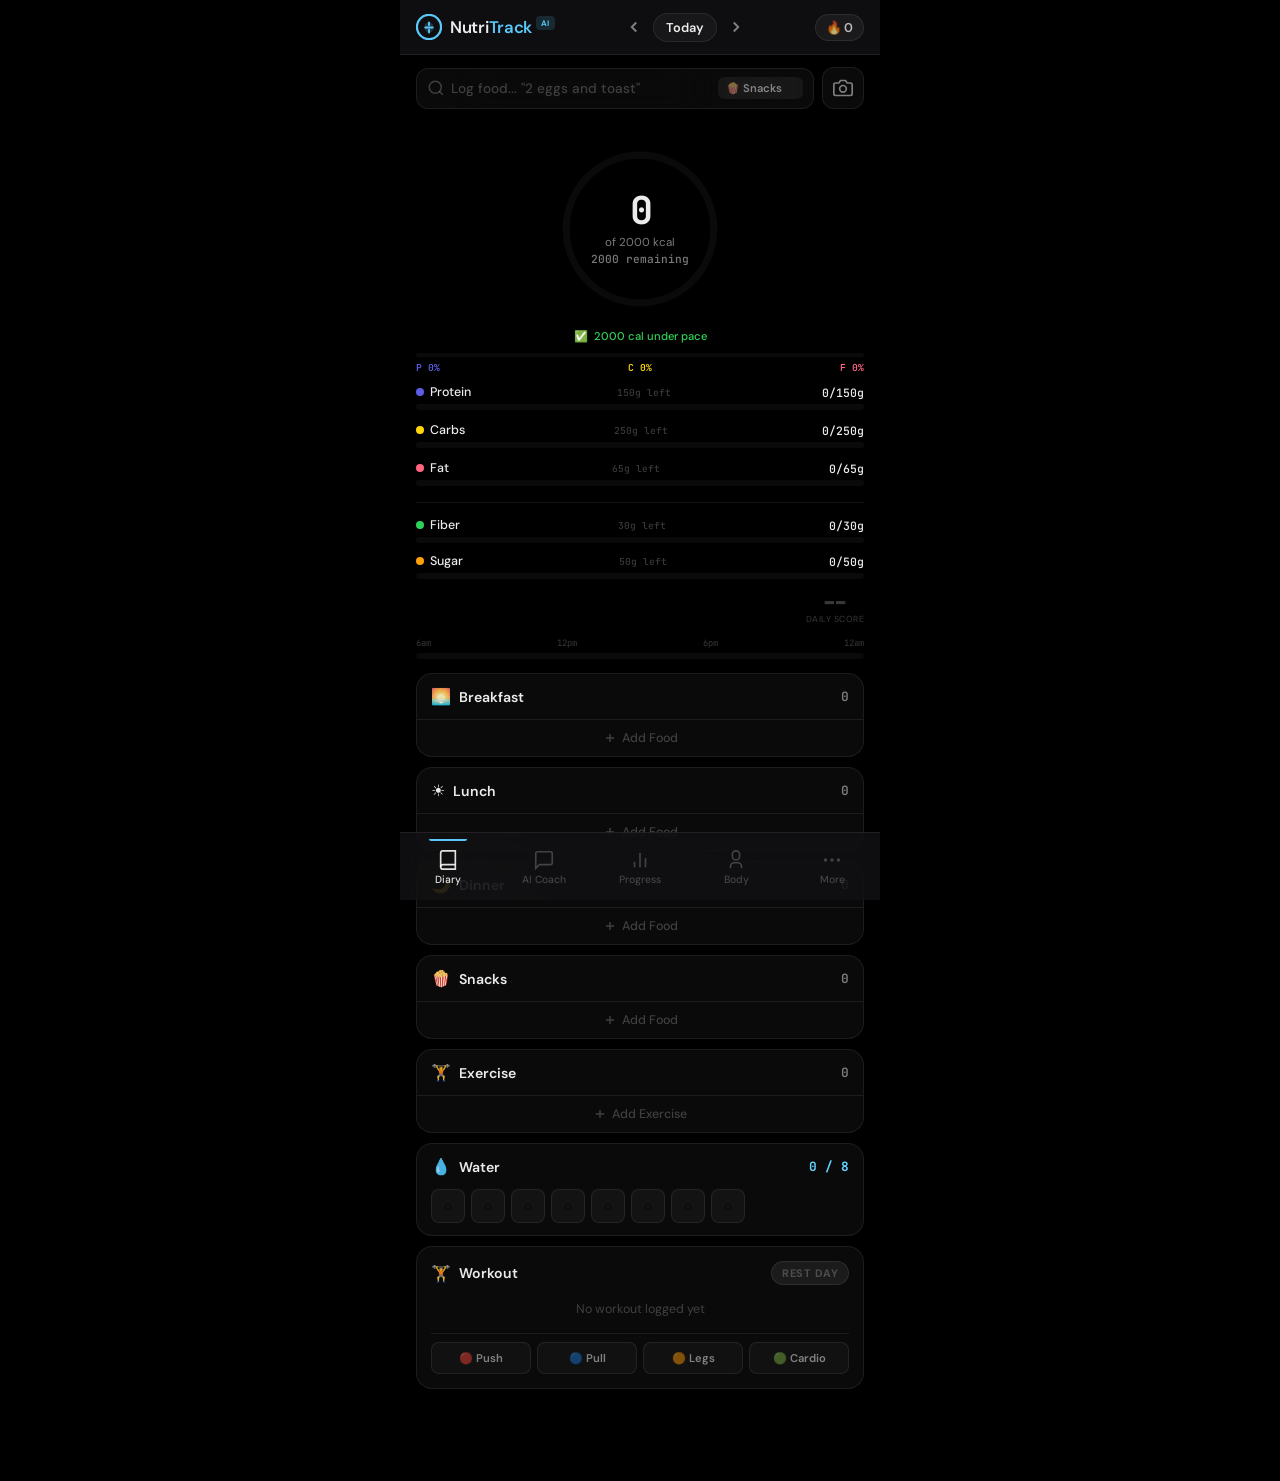
==== commit ae694e47: "Major: ghost ring, pacing, ratio bar, remaining, cal contrib, badges, grade, timeline" ====
--- a/index.html
+++ b/index.html
@@ -80,8 +80,12 @@
                             <linearGradient id="calGrad" x1="0%" y1="0%" x2="100%" y2="100%"><stop offset="0%" stop-color="#5AC8FA"/><stop offset="100%" stop-color="#64D2FF"/></linearGradient>
                             <linearGradient id="calGradOver" x1="0%" y1="0%" x2="100%" y2="100%"><stop offset="0%" stop-color="#FF6482"/><stop offset="100%" stop-color="#FF453A"/></linearGradient>
                         </defs>
+                        <!-- Yesterday ghost ring -->
+                        <circle class="ring-ghost" cx="100" cy="100" r="82" id="yesterdayRing"/>
                         <circle class="ring-bg" cx="100" cy="100" r="82"/>
                         <circle class="ring-fill calorie-fill" cx="100" cy="100" r="82" stroke="url(#calGrad)"/>
+                        <!-- Meal segment dots -->
+                        <g id="mealDots"></g>
                     </svg>
                     <div class="ring-label">
                         <span class="ring-value" id="caloriesConsumed">0</span>
@@ -91,30 +95,65 @@
                 </div>
             </section>
 
+            <!-- Pacing indicator -->
+            <div class="pacing-row" id="pacingRow">
+                <span class="pacing-icon" id="pacingIcon">⏱</span>
+                <span class="pacing-text" id="pacingText">On pace</span>
+            </div>
+
+            <!-- Calorie Split Ratio -->
+            <div class="cal-ratio-bar" id="calRatioBar">
+                <div class="ratio-segment ratio-protein" id="ratioProtein"></div>
+                <div class="ratio-segment ratio-carbs" id="ratioCarbs"></div>
+                <div class="ratio-segment ratio-fat" id="ratioFat"></div>
+            </div>
+            <div class="ratio-labels" id="ratioLabels">
+                <span class="ratio-label" style="color:var(--protein)" id="ratioProteinLabel">P 0%</span>
+                <span class="ratio-label" style="color:var(--carbs)" id="ratioCarbsLabel">C 0%</span>
+                <span class="ratio-label" style="color:var(--fat)" id="ratioFatLabel">F 0%</span>
+            </div>
+
             <!-- Macro Bars -->
             <section class="macro-bars">
                 <div class="macro-bar-item">
-                    <div class="macro-bar-header"><span class="macro-dot protein-dot"></span><span>Protein</span><span id="proteinPerKg" class="protein-pkg-badge" style="display:none"></span><span class="macro-nums"><span id="proteinVal">0</span>/<span id="proteinGoal">150</span>g</span></div>
+                    <div class="macro-bar-header"><span class="macro-dot protein-dot"></span><span>Protein</span><span id="proteinPerKg" class="protein-pkg-badge" style="display:none"></span><span class="macro-remaining" id="proteinRemaining"></span><span class="macro-nums"><span id="proteinVal">0</span>/<span id="proteinGoal">150</span>g</span></div>
                     <div class="bar-track"><div class="bar-fill protein-bar" id="proteinBar"></div></div>
+                    <div class="macro-cal-contrib" id="proteinCalContrib"></div>
                 </div>
                 <div class="macro-bar-item">
-                    <div class="macro-bar-header"><span class="macro-dot carbs-dot"></span><span>Carbs</span><span class="macro-nums"><span id="carbsVal">0</span>/<span id="carbsGoal">250</span>g</span></div>
+                    <div class="macro-bar-header"><span class="macro-dot carbs-dot"></span><span>Carbs</span><span class="macro-remaining" id="carbsRemaining"></span><span class="macro-nums"><span id="carbsVal">0</span>/<span id="carbsGoal">250</span>g</span></div>
                     <div class="bar-track"><div class="bar-fill carbs-bar" id="carbsBar"></div></div>
+                    <div class="macro-cal-contrib" id="carbsCalContrib"></div>
                 </div>
                 <div class="macro-bar-item">
-                    <div class="macro-bar-header"><span class="macro-dot fat-dot"></span><span>Fat</span><span class="macro-nums"><span id="fatVal">0</span>/<span id="fatGoal">65</span>g</span></div>
+                    <div class="macro-bar-header"><span class="macro-dot fat-dot"></span><span>Fat</span><span class="macro-remaining" id="fatRemaining"></span><span class="macro-nums"><span id="fatVal">0</span>/<span id="fatGoal">65</span>g</span></div>
                     <div class="bar-track"><div class="bar-fill fat-bar" id="fatBar"></div></div>
+                    <div class="macro-cal-contrib" id="fatCalContrib"></div>
                 </div>
                 <div class="macro-divider"></div>
                 <div class="macro-bar-item">
-                    <div class="macro-bar-header"><span class="macro-dot fiber-dot"></span><span>Fiber</span><span class="macro-nums"><span id="fiberVal">0</span>/<span id="fiberGoal">30</span>g</span></div>
+                    <div class="macro-bar-header"><span class="macro-dot fiber-dot"></span><span>Fiber</span><span class="macro-remaining" id="fiberRemaining"></span><span class="macro-nums"><span id="fiberVal">0</span>/<span id="fiberGoal">30</span>g</span></div>
                     <div class="bar-track"><div class="bar-fill fiber-bar" id="fiberBar"></div></div>
                 </div>
                 <div class="macro-bar-item">
-                    <div class="macro-bar-header"><span class="macro-dot sugar-dot"></span><span>Sugar</span><span class="macro-nums"><span id="sugarVal">0</span>/<span id="sugarGoal">50</span>g</span></div>
+                    <div class="macro-bar-header"><span class="macro-dot sugar-dot"></span><span>Sugar</span><span class="macro-remaining" id="sugarRemaining"></span><span class="macro-nums"><span id="sugarVal">0</span>/<span id="sugarGoal">50</span>g</span></div>
                     <div class="bar-track"><div class="bar-fill sugar-bar" id="sugarBar"></div></div>
                 </div>
             </section>
+
+            <!-- Nutrient Badges + Daily Grade -->
+            <div class="nutrient-insights" id="nutrientInsights">
+                <div class="insight-badges" id="insightBadges"></div>
+                <div class="daily-grade" id="dailyGrade"><span class="grade-letter">--</span><span class="grade-label">Daily Score</span></div>
+            </div>
+
+            <!-- Meal Timing Timeline -->
+            <div class="meal-timeline" id="mealTimeline">
+                <div class="timeline-track">
+                    <div class="timeline-labels"><span>6am</span><span>12pm</span><span>6pm</span><span>12am</span></div>
+                    <div class="timeline-bar" id="timelineBar"></div>
+                </div>
+            </div>
 
             <!-- Meal Sections -->
             <section id="mealSections" class="meal-sections">
@@ -525,23 +564,6 @@
         <!-- ═══ TAB: MORE ═══ -->
         <main id="page-more" class="page">
             <div class="more-container">
-                <!-- Today's Snapshot -->
-                <section class="more-card profile-card">
-                    <div class="snapshot-header">
-                        <div>
-                            <h2 style="font-size:1.1rem;font-weight:700">NutriTrack <span style="color:var(--accent);font-weight:400;font-size:.75rem">AI</span></h2>
-                            <p class="muted-text" id="snapshotDate" style="font-size:.72rem;margin-top:2px">Today</p>
-                        </div>
-                        <div class="snapshot-streak" id="snapshotStreak">🔥 0</div>
-                    </div>
-                    <div class="snapshot-grid" id="snapshotGrid">
-                        <div class="snap-stat"><span class="snap-val" id="snapCal">--</span><span class="snap-label">cal eaten</span></div>
-                        <div class="snap-stat"><span class="snap-val" id="snapGoal">--</span><span class="snap-label">cal goal</span></div>
-                        <div class="snap-stat"><span class="snap-val" id="snapProtein">--</span><span class="snap-label">protein</span></div>
-                        <div class="snap-stat"><span class="snap-val" id="snapWeight">--</span><span class="snap-label">weight</span></div>
-                    </div>
-                </section>
-
                 <!-- Gemini Key -->
                 <section class="more-card">
                     <h3>🤖 AI Settings</h3>
--- a/style.css
+++ b/style.css
@@ -97,9 +97,10 @@
 @keyframes dotPulse{0%,80%,100%{opacity:.3;transform:scale(.8)}40%{opacity:1;transform:scale(1.1)}}
 
 /* Calorie Ring */
-.calorie-hero{display:flex;justify-content:center;padding:24px 0 12px}
+.calorie-hero{display:flex;justify-content:center;padding:24px 0 8px}
 .ring-container{position:relative;width:180px;height:180px}
 .progress-ring{width:100%;height:100%;transform:rotate(-90deg)}
+.ring-ghost{fill:none;stroke:rgba(255,255,255,.06);stroke-width:8;stroke-linecap:round;transition:stroke-dashoffset .8s var(--ease)}
 .ring-bg{fill:none;stroke:rgba(255,255,255,.04);stroke-width:8}
 .ring-fill{fill:none;stroke-width:8;stroke-linecap:round;transition:stroke-dashoffset .8s var(--ease),stroke .4s var(--ease)}
 .calorie-fill{stroke:url(#calGrad)}
@@ -108,8 +109,18 @@
 .ring-sub{font-size:.72rem;color:var(--text2);margin-top:4px}
 .ring-remaining{font-size:.7rem;color:var(--text2);font-weight:500;margin-top:2px;font-family:var(--mono)}
 
+/* Pacing */
+.pacing-row{display:flex;align-items:center;justify-content:center;gap:6px;padding:2px 0 10px;font-size:.7rem;font-weight:500;color:var(--text2)}
+.pacing-row.ahead{color:#30D158} .pacing-row.behind{color:#FF9F0A} .pacing-row.over{color:var(--danger)}
+
+/* Calorie Ratio Bar */
+.cal-ratio-bar{display:flex;height:4px;margin:0 16px 4px;border-radius:2px;overflow:hidden;background:rgba(255,255,255,.04)}
+.ratio-segment{height:100%;transition:width .6s var(--ease)}
+.ratio-protein{background:var(--protein)} .ratio-carbs{background:var(--carbs)} .ratio-fat{background:var(--fat)}
+.ratio-labels{display:flex;justify-content:space-between;padding:0 16px 10px;font-size:.6rem;font-weight:600;font-family:var(--mono)}
+
 /* Macro Bars */
-.macro-bars{padding:0 16px;display:flex;flex-direction:column;gap:10px;margin-bottom:20px}
+.macro-bars{padding:0 16px;display:flex;flex-direction:column;gap:10px;margin-bottom:12px}
 .macro-bar-item{display:flex;flex-direction:column;gap:4px}
 .macro-bar-header{display:flex;align-items:center;gap:6px;font-size:.78rem;font-weight:500}
 .macro-bar-header span:last-child{margin-left:auto;font-family:var(--mono);font-size:.72rem}
@@ -125,6 +136,27 @@
 .fiber-dot{background:#30D158} .sugar-dot{background:#FF9F0A}
 .macro-divider{height:1px;background:var(--border);margin:4px 0}
 .protein-pkg-badge{font-size:.6rem;font-family:var(--mono);font-weight:600;color:var(--text2);background:rgba(255,255,255,.06);padding:2px 6px;border-radius:8px;margin-left:4px}
+.macro-remaining{font-size:.6rem;font-family:var(--mono);font-weight:500;color:var(--muted);margin-left:auto;margin-right:6px}
+.macro-cal-contrib{font-size:.6rem;font-family:var(--mono);color:var(--muted);padding-left:14px;margin-top:-2px}
+
+/* Nutrient Insights */
+.nutrient-insights{display:flex;align-items:center;padding:0 16px 12px;gap:10px}
+.insight-badges{display:flex;flex-wrap:wrap;gap:6px;flex:1}
+.insight-badge{font-size:.6rem;font-weight:600;font-family:var(--mono);padding:3px 8px;border-radius:8px;border:1px solid;white-space:nowrap}
+.insight-badge.good{color:#30D158;border-color:rgba(48,209,88,.2);background:rgba(48,209,88,.06)}
+.insight-badge.warn{color:#FF9F0A;border-color:rgba(255,159,10,.2);background:rgba(255,159,10,.06)}
+.insight-badge.bad{color:#FF453A;border-color:rgba(255,69,58,.2);background:rgba(255,69,58,.06)}
+.daily-grade{display:flex;flex-direction:column;align-items:center;min-width:48px}
+.grade-letter{font-family:var(--mono);font-size:1.4rem;font-weight:800;line-height:1}
+.grade-label{font-size:.55rem;color:var(--muted);text-transform:uppercase;letter-spacing:.5px}
+
+/* Meal Timeline */
+.meal-timeline{padding:0 16px 14px}
+.timeline-track{position:relative}
+.timeline-labels{display:flex;justify-content:space-between;font-size:.55rem;color:var(--muted);font-family:var(--mono);margin-bottom:4px}
+.timeline-bar{height:6px;background:rgba(255,255,255,.04);border-radius:3px;position:relative;overflow:visible}
+.timeline-dot{position:absolute;width:10px;height:10px;border-radius:50%;top:-2px;border:2px solid var(--bg);z-index:1}
+.timeline-span{position:absolute;height:100%;border-radius:3px;opacity:.5;top:0}
 
 /* Meals */
 .meal-sections{padding:0 16px}
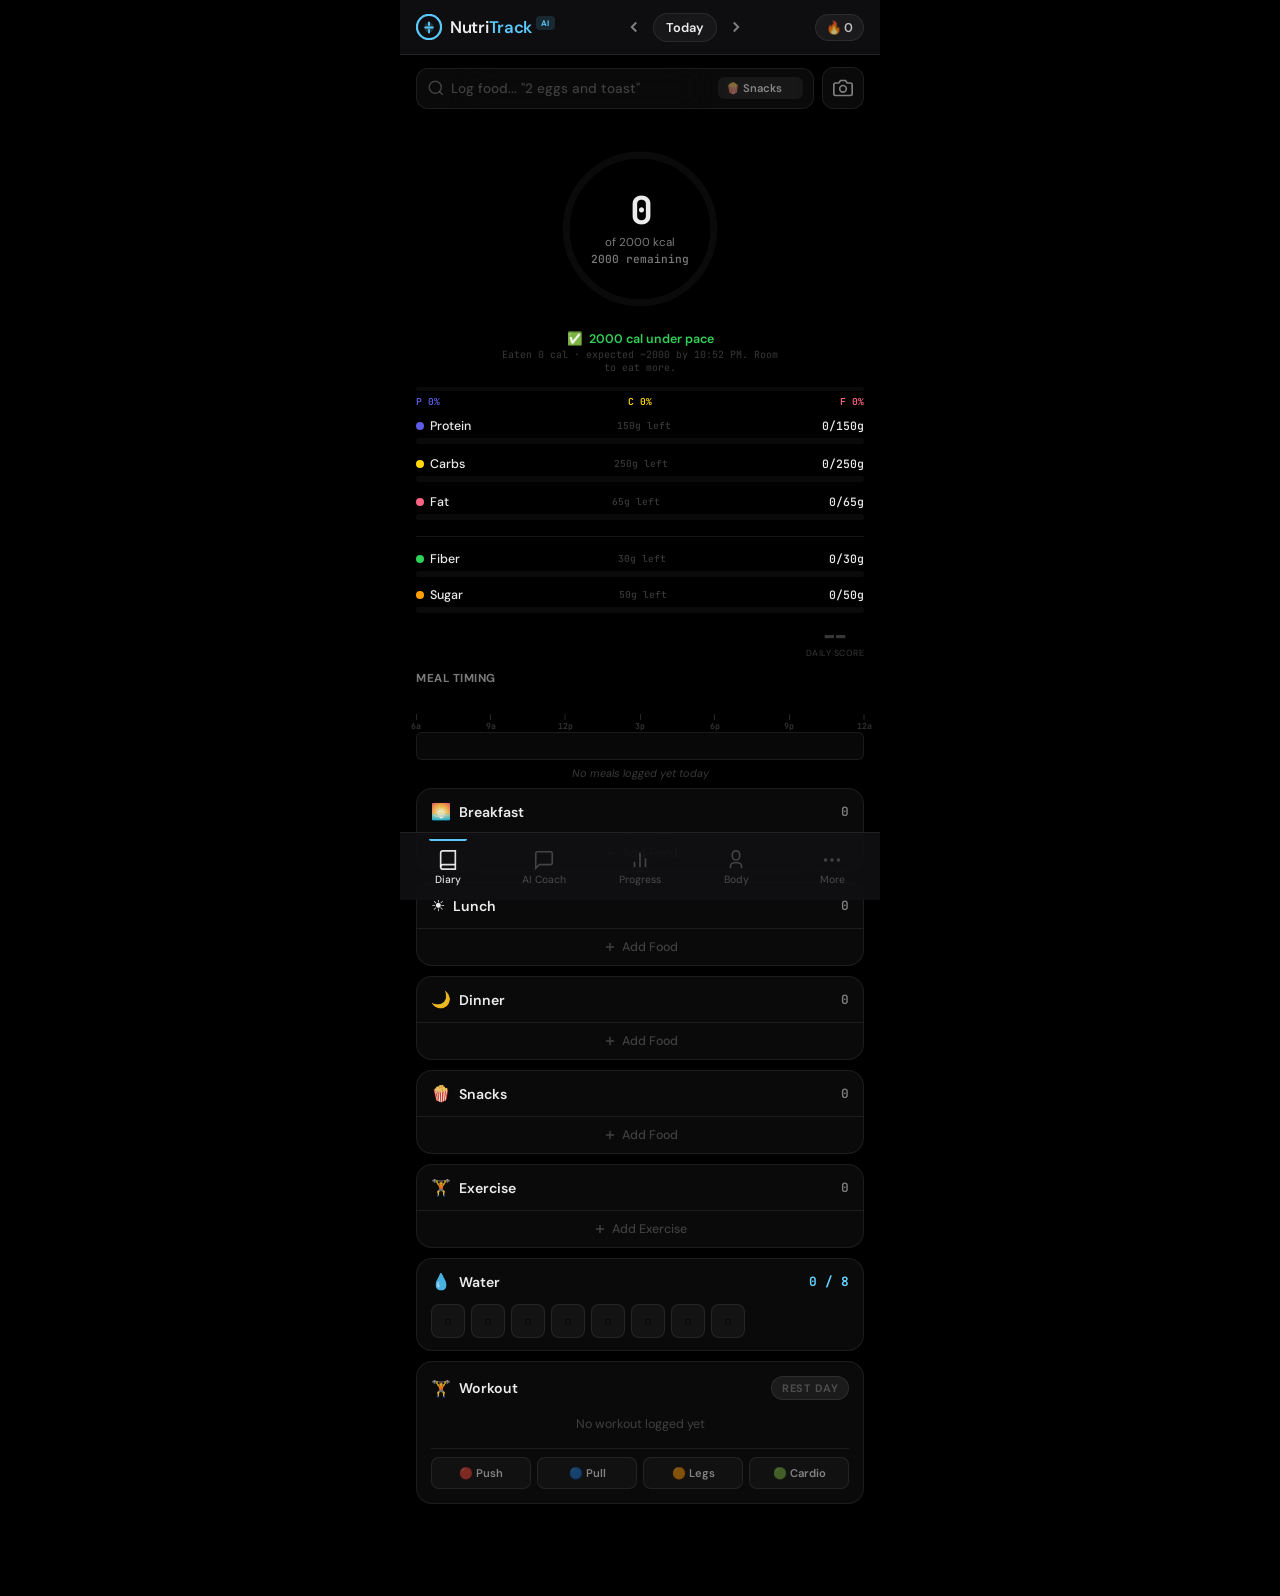
==== commit b776b135: "Fix AI Coach food logging, redesign pacing indicator and meal timeline" ====
--- a/index.html
+++ b/index.html
@@ -97,8 +97,11 @@
 
             <!-- Pacing indicator -->
             <div class="pacing-row" id="pacingRow">
-                <span class="pacing-icon" id="pacingIcon">⏱</span>
-                <span class="pacing-text" id="pacingText">On pace</span>
+                <div class="pacing-main">
+                    <span class="pacing-icon" id="pacingIcon">⏱</span>
+                    <span class="pacing-text" id="pacingText">On pace</span>
+                </div>
+                <div class="pacing-detail" id="pacingDetail"></div>
             </div>
 
             <!-- Calorie Split Ratio -->
@@ -149,9 +152,29 @@
 
             <!-- Meal Timing Timeline -->
             <div class="meal-timeline" id="mealTimeline">
+                <div class="timeline-header">
+                    <span class="timeline-title">Meal Timing</span>
+                </div>
                 <div class="timeline-track">
-                    <div class="timeline-labels"><span>6am</span><span>12pm</span><span>6pm</span><span>12am</span></div>
-                    <div class="timeline-bar" id="timelineBar"></div>
+                    <div class="timeline-axis">
+                        <span class="timeline-tick" style="left:0%"><span class="tick-mark"></span><span class="tick-label">6a</span></span>
+                        <span class="timeline-tick" style="left:16.67%"><span class="tick-mark"></span><span class="tick-label">9a</span></span>
+                        <span class="timeline-tick" style="left:33.33%"><span class="tick-mark"></span><span class="tick-label">12p</span></span>
+                        <span class="timeline-tick" style="left:50%"><span class="tick-mark"></span><span class="tick-label">3p</span></span>
+                        <span class="timeline-tick" style="left:66.67%"><span class="tick-mark"></span><span class="tick-label">6p</span></span>
+                        <span class="timeline-tick" style="left:83.33%"><span class="tick-mark"></span><span class="tick-label">9p</span></span>
+                        <span class="timeline-tick" style="left:100%"><span class="tick-mark"></span><span class="tick-label">12a</span></span>
+                    </div>
+                    <div class="timeline-bar" id="timelineBar">
+                        <div class="timeline-now-needle" id="timelineNow"></div>
+                    </div>
+                    <p id="timelineEmpty" class="timeline-empty" style="display:none">No meals logged yet today</p>
+                </div>
+                <div class="timeline-legend" id="timelineLegend" style="display:none">
+                    <span class="tl-legend-item"><span class="tl-dot" style="background:#FFD60A"></span>Breakfast</span>
+                    <span class="tl-legend-item"><span class="tl-dot" style="background:#FF9F0A"></span>Lunch</span>
+                    <span class="tl-legend-item"><span class="tl-dot" style="background:#5E5CE6"></span>Dinner</span>
+                    <span class="tl-legend-item"><span class="tl-dot" style="background:#FF6482"></span>Snacks</span>
                 </div>
             </div>
 
--- a/style.css
+++ b/style.css
@@ -110,8 +110,13 @@
 .ring-remaining{font-size:.7rem;color:var(--text2);font-weight:500;margin-top:2px;font-family:var(--mono)}
 
 /* Pacing */
-.pacing-row{display:flex;align-items:center;justify-content:center;gap:6px;padding:2px 0 10px;font-size:.7rem;font-weight:500;color:var(--text2)}
-.pacing-row.ahead{color:#30D158} .pacing-row.behind{color:#FF9F0A} .pacing-row.over{color:var(--danger)}
+.pacing-row{display:flex;flex-direction:column;align-items:center;gap:2px;padding:4px 16px 12px}
+.pacing-main{display:flex;align-items:center;gap:6px;font-size:.78rem;font-weight:600;color:var(--text2)}
+.pacing-detail{font-size:.62rem;font-family:var(--mono);color:var(--muted);text-align:center;line-height:1.3;max-width:280px}
+.pacing-row.ahead .pacing-main{color:#30D158}
+.pacing-row.behind .pacing-main{color:#FF9F0A}
+.pacing-row.over .pacing-main{color:var(--danger)}
+.pacing-row.on-pace .pacing-main{color:var(--accent)}
 
 /* Calorie Ratio Bar */
 .cal-ratio-bar{display:flex;height:4px;margin:0 16px 4px;border-radius:2px;overflow:hidden;background:rgba(255,255,255,.04)}
@@ -151,12 +156,25 @@
 .grade-label{font-size:.55rem;color:var(--muted);text-transform:uppercase;letter-spacing:.5px}
 
 /* Meal Timeline */
-.meal-timeline{padding:0 16px 14px}
-.timeline-track{position:relative}
-.timeline-labels{display:flex;justify-content:space-between;font-size:.55rem;color:var(--muted);font-family:var(--mono);margin-bottom:4px}
-.timeline-bar{height:6px;background:rgba(255,255,255,.04);border-radius:3px;position:relative;overflow:visible}
-.timeline-dot{position:absolute;width:10px;height:10px;border-radius:50%;top:-2px;border:2px solid var(--bg);z-index:1}
-.timeline-span{position:absolute;height:100%;border-radius:3px;opacity:.5;top:0}
+.meal-timeline{padding:0 16px 8px}
+.timeline-header{display:flex;align-items:center;justify-content:space-between;margin-bottom:8px}
+.timeline-title{font-size:.72rem;font-weight:700;color:var(--text2);text-transform:uppercase;letter-spacing:.5px}
+.timeline-track{position:relative;padding-top:20px}
+.timeline-axis{position:relative;height:16px;margin-bottom:2px}
+.timeline-tick{position:absolute;display:flex;flex-direction:column;align-items:center;transform:translateX(-50%)}
+.tick-mark{width:1px;height:6px;background:rgba(255,255,255,.15)}
+.tick-label{font-size:.52rem;font-family:var(--mono);color:var(--muted);font-weight:500;margin-top:1px}
+.timeline-bar{height:28px;background:rgba(255,255,255,.03);border:1px solid var(--border);border-radius:6px;position:relative;overflow:visible;margin-top:2px}
+.timeline-now-needle{position:absolute;top:-4px;bottom:-4px;width:2px;background:var(--accent);border-radius:1px;z-index:5;opacity:.6;transition:left .5s var(--ease)}
+.timeline-now-needle::before{content:'';position:absolute;top:-2px;left:-3px;width:8px;height:8px;background:var(--accent);border-radius:50%;box-shadow:0 0 6px rgba(var(--accent-rgb),.4)}
+.timeline-block{position:absolute;top:3px;transform:translateX(-50%);display:flex;flex-direction:column;align-items:center;gap:1px;z-index:3;cursor:default;transition:transform .15s var(--ease)}
+.timeline-block:hover{transform:translateX(-50%) scale(1.08)}
+.timeline-block-label{width:22px;height:22px;border-radius:6px;background:var(--meal-color);color:#000;font-size:.6rem;font-weight:800;display:flex;align-items:center;justify-content:center;box-shadow:0 2px 8px rgba(0,0,0,.3);border:1.5px solid rgba(0,0,0,.2)}
+.timeline-block-cal{font-size:.5rem;font-family:var(--mono);font-weight:700;color:var(--text2);white-space:nowrap;margin-top:2px}
+.timeline-empty{font-size:.68rem;color:var(--muted);text-align:center;margin-top:6px;font-style:italic}
+.timeline-legend{display:flex;justify-content:center;gap:12px;padding:6px 0 0;flex-wrap:wrap}
+.tl-legend-item{display:flex;align-items:center;gap:4px;font-size:.58rem;color:var(--text2);font-weight:500}
+.tl-dot{width:6px;height:6px;border-radius:2px;flex-shrink:0}
 
 /* Meals */
 .meal-sections{padding:0 16px}
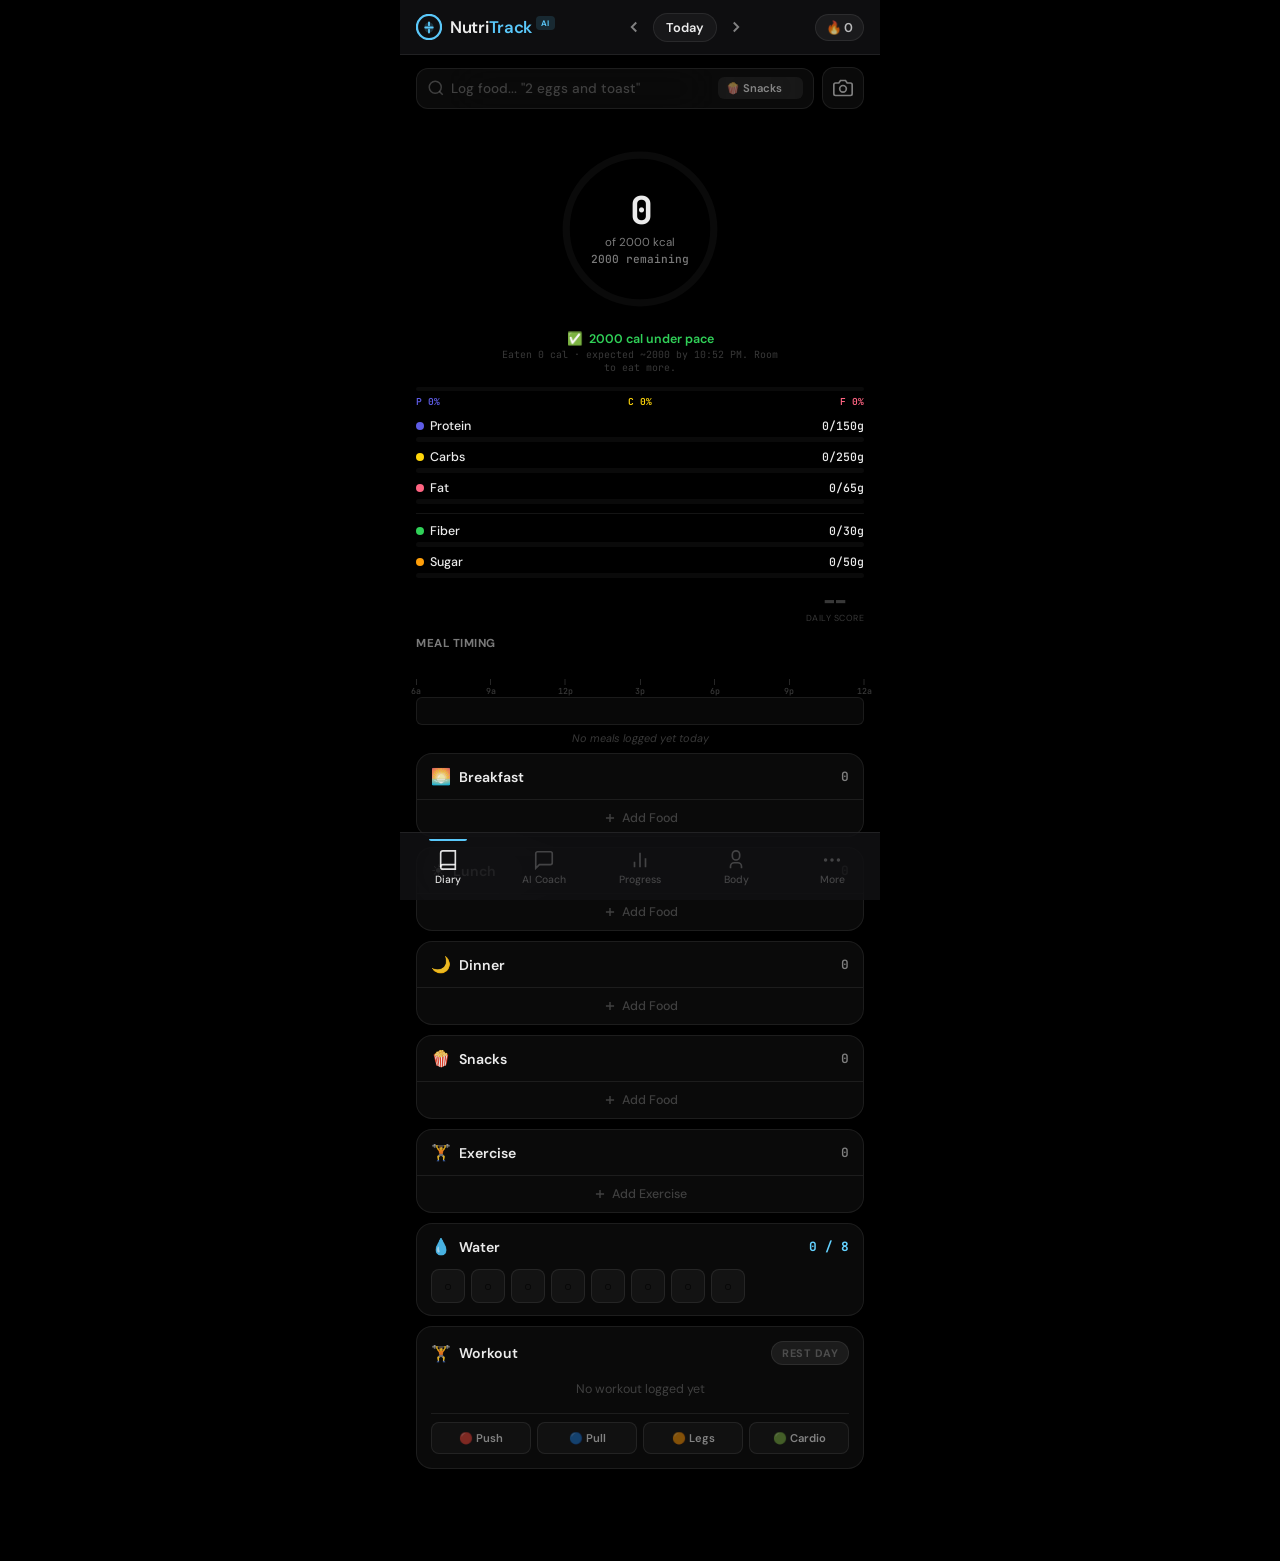
==== commit a1a40c11: "Declutter macro section: remove Xg left + cal contrib lines, tighten spacing, add water logging, fix" ====
--- a/index.html
+++ b/index.html
@@ -116,30 +116,27 @@
                 <span class="ratio-label" style="color:var(--fat)" id="ratioFatLabel">F 0%</span>
             </div>
 
-            <!-- Macro Bars -->
+            <!-- Macro Bars (clean: dot + name + bar + X/Yg) -->
             <section class="macro-bars">
                 <div class="macro-bar-item">
-                    <div class="macro-bar-header"><span class="macro-dot protein-dot"></span><span>Protein</span><span id="proteinPerKg" class="protein-pkg-badge" style="display:none"></span><span class="macro-remaining" id="proteinRemaining"></span><span class="macro-nums"><span id="proteinVal">0</span>/<span id="proteinGoal">150</span>g</span></div>
+                    <div class="macro-bar-header"><span class="macro-dot protein-dot"></span><span>Protein</span><span id="proteinPerKg" class="protein-pkg-badge" style="display:none"></span><span class="macro-nums"><span id="proteinVal">0</span>/<span id="proteinGoal">150</span>g</span></div>
                     <div class="bar-track"><div class="bar-fill protein-bar" id="proteinBar"></div></div>
-                    <div class="macro-cal-contrib" id="proteinCalContrib"></div>
                 </div>
                 <div class="macro-bar-item">
-                    <div class="macro-bar-header"><span class="macro-dot carbs-dot"></span><span>Carbs</span><span class="macro-remaining" id="carbsRemaining"></span><span class="macro-nums"><span id="carbsVal">0</span>/<span id="carbsGoal">250</span>g</span></div>
+                    <div class="macro-bar-header"><span class="macro-dot carbs-dot"></span><span>Carbs</span><span class="macro-nums"><span id="carbsVal">0</span>/<span id="carbsGoal">250</span>g</span></div>
                     <div class="bar-track"><div class="bar-fill carbs-bar" id="carbsBar"></div></div>
-                    <div class="macro-cal-contrib" id="carbsCalContrib"></div>
                 </div>
                 <div class="macro-bar-item">
-                    <div class="macro-bar-header"><span class="macro-dot fat-dot"></span><span>Fat</span><span class="macro-remaining" id="fatRemaining"></span><span class="macro-nums"><span id="fatVal">0</span>/<span id="fatGoal">65</span>g</span></div>
+                    <div class="macro-bar-header"><span class="macro-dot fat-dot"></span><span>Fat</span><span class="macro-nums"><span id="fatVal">0</span>/<span id="fatGoal">65</span>g</span></div>
                     <div class="bar-track"><div class="bar-fill fat-bar" id="fatBar"></div></div>
-                    <div class="macro-cal-contrib" id="fatCalContrib"></div>
                 </div>
                 <div class="macro-divider"></div>
                 <div class="macro-bar-item">
-                    <div class="macro-bar-header"><span class="macro-dot fiber-dot"></span><span>Fiber</span><span class="macro-remaining" id="fiberRemaining"></span><span class="macro-nums"><span id="fiberVal">0</span>/<span id="fiberGoal">30</span>g</span></div>
+                    <div class="macro-bar-header"><span class="macro-dot fiber-dot"></span><span>Fiber</span><span class="macro-nums"><span id="fiberVal">0</span>/<span id="fiberGoal">30</span>g</span></div>
                     <div class="bar-track"><div class="bar-fill fiber-bar" id="fiberBar"></div></div>
                 </div>
                 <div class="macro-bar-item">
-                    <div class="macro-bar-header"><span class="macro-dot sugar-dot"></span><span>Sugar</span><span class="macro-remaining" id="sugarRemaining"></span><span class="macro-nums"><span id="sugarVal">0</span>/<span id="sugarGoal">50</span>g</span></div>
+                    <div class="macro-bar-header"><span class="macro-dot sugar-dot"></span><span>Sugar</span><span class="macro-nums"><span id="sugarVal">0</span>/<span id="sugarGoal">50</span>g</span></div>
                     <div class="bar-track"><div class="bar-fill sugar-bar" id="sugarBar"></div></div>
                 </div>
             </section>
@@ -712,6 +709,26 @@
     <script src="features.js"></script>
     <script src="coach.js"></script>
     <script src="body.js"></script>
-    <script>if('serviceWorker' in navigator)navigator.serviceWorker.register('./sw.js').catch(()=>{})</script>
+    <script>
+    if('serviceWorker' in navigator){
+      navigator.serviceWorker.register('./sw.js',{updateViaCache:'none'}).then(reg=>{
+        // Force check for updates on every page load
+        reg.update();
+        // If a new SW is waiting, activate it immediately
+        if(reg.waiting){reg.waiting.postMessage({type:'SKIP_WAITING'})}
+        reg.addEventListener('updatefound',()=>{
+          const nw=reg.installing;
+          nw.addEventListener('statechange',()=>{
+            if(nw.state==='installed'&&navigator.serviceWorker.controller){
+              nw.postMessage({type:'SKIP_WAITING'});
+              window.location.reload();
+            }
+          });
+        });
+      }).catch(()=>{});
+      // Reload when new SW takes control
+      navigator.serviceWorker.addEventListener('controllerchange',()=>window.location.reload());
+    }
+    </script>
 </body>
 </html>
--- a/style.css
+++ b/style.css
@@ -125,24 +125,21 @@
 .ratio-labels{display:flex;justify-content:space-between;padding:0 16px 10px;font-size:.6rem;font-weight:600;font-family:var(--mono)}
 
 /* Macro Bars */
-.macro-bars{padding:0 16px;display:flex;flex-direction:column;gap:10px;margin-bottom:12px}
-.macro-bar-item{display:flex;flex-direction:column;gap:4px}
+.macro-bars{padding:0 16px;display:flex;flex-direction:column;gap:7px;margin-bottom:12px}
+.macro-bar-item{display:flex;flex-direction:column;gap:3px}
 .macro-bar-header{display:flex;align-items:center;gap:6px;font-size:.78rem;font-weight:500}
 .macro-bar-header span:last-child{margin-left:auto;font-family:var(--mono);font-size:.72rem}
 .macro-dot{width:8px;height:8px;border-radius:50%}
 .protein-dot{background:var(--protein)} .carbs-dot{background:var(--carbs)} .fat-dot{background:var(--fat)}
-.bar-track{height:6px;background:rgba(255,255,255,.04);border-radius:3px;overflow:hidden;position:relative}
+.bar-track{height:5px;background:rgba(255,255,255,.04);border-radius:3px;overflow:hidden;position:relative}
 .bar-fill{height:100%;border-radius:3px;transition:width .8s var(--ease);width:0}
 .bar-fill.over{box-shadow:0 0 8px currentColor;animation:barPulse 2s ease infinite}
 @keyframes barPulse{0%,100%{opacity:1}50%{opacity:.7}}
 .protein-bar{background:var(--protein)} .carbs-bar{background:var(--carbs)} .fat-bar{background:var(--fat)}
 .fiber-bar{background:#30D158} .sugar-bar{background:#FF9F0A}
-.protein-dot{background:var(--protein)} .carbs-dot{background:var(--carbs)} .fat-dot{background:var(--fat)}
 .fiber-dot{background:#30D158} .sugar-dot{background:#FF9F0A}
-.macro-divider{height:1px;background:var(--border);margin:4px 0}
+.macro-divider{height:1px;background:var(--border);margin:2px 0}
 .protein-pkg-badge{font-size:.6rem;font-family:var(--mono);font-weight:600;color:var(--text2);background:rgba(255,255,255,.06);padding:2px 6px;border-radius:8px;margin-left:4px}
-.macro-remaining{font-size:.6rem;font-family:var(--mono);font-weight:500;color:var(--muted);margin-left:auto;margin-right:6px}
-.macro-cal-contrib{font-size:.6rem;font-family:var(--mono);color:var(--muted);padding-left:14px;margin-top:-2px}
 
 /* Nutrient Insights */
 .nutrient-insights{display:flex;align-items:center;padding:0 16px 12px;gap:10px}
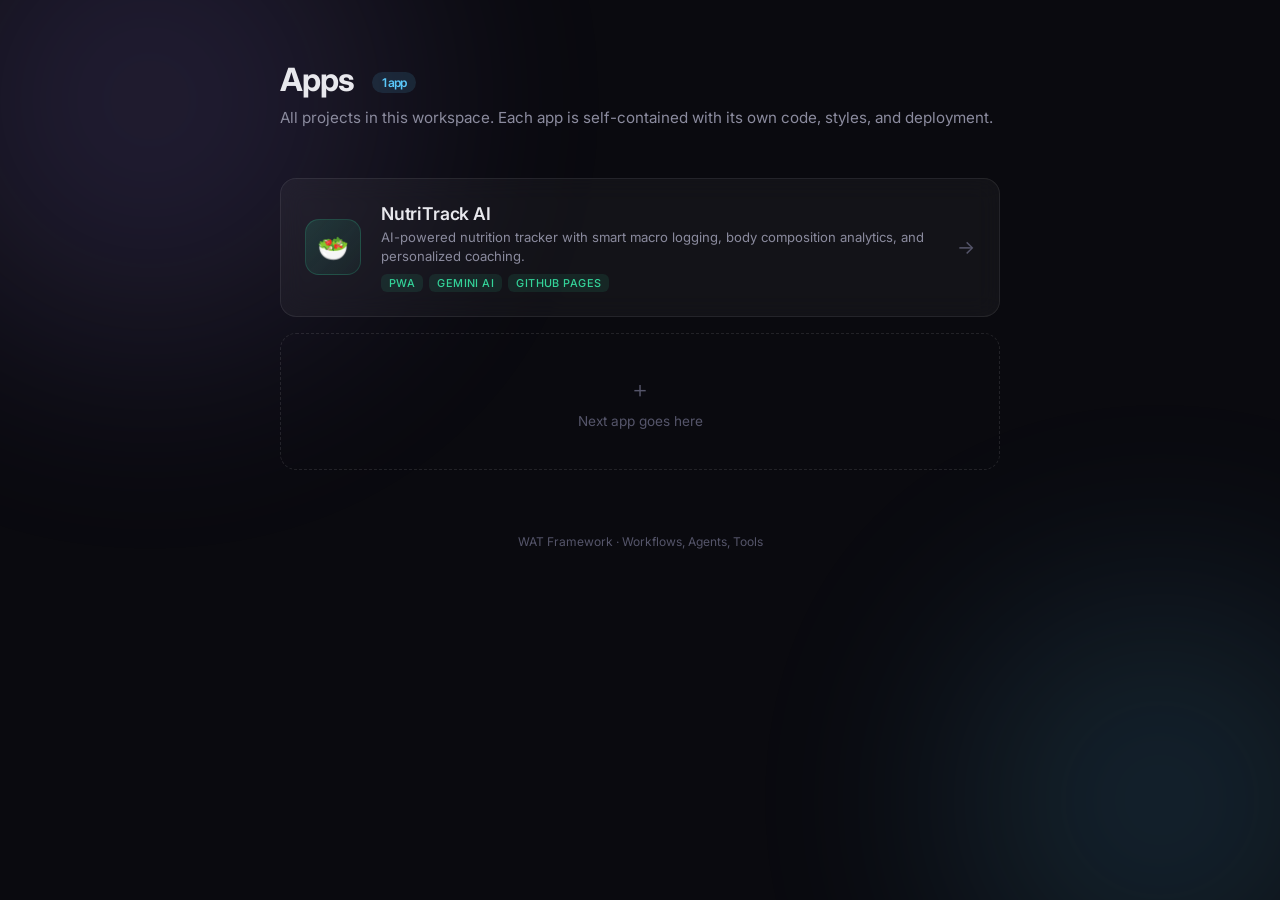
==== commit e8518837: "restructure: organize workspace into multi-app layout, move NutriTrack to apps/nutritrack-ai/" ====
--- a/index.html
+++ b/index.html
@@ -2,733 +2,248 @@
 <html lang="en">
 <head>
     <meta charset="UTF-8">
-    <meta name="viewport" content="width=device-width, initial-scale=1.0, maximum-scale=1.0, user-scalable=no, viewport-fit=cover">
-    <meta name="apple-mobile-web-app-status-bar-style" content="black-translucent">
-    <title>NutriTrack AI — Smart Nutrition Tracker</title>
-    <meta name="description" content="AI-powered calorie and macro tracking. Log meals with photos, natural language, or chat with your AI nutrition coach.">
-    <link rel="preconnect" href="https://fonts.googleapis.com">
-    <link rel="preconnect" href="https://fonts.gstatic.com" crossorigin>
-    <link href="https://fonts.googleapis.com/css2?family=DM+Sans:ital,opsz,wght@0,9..40,300;0,9..40,400;0,9..40,500;0,9..40,600;0,9..40,700;0,9..40,800&family=JetBrains+Mono:wght@400;600&display=swap" rel="stylesheet">
-    <link rel="stylesheet" href="style.css">
-    <link rel="manifest" href="manifest.json">
-    <meta name="apple-mobile-web-app-capable" content="yes">
-    <meta name="theme-color" content="#000000">
-    <meta name="apple-mobile-web-app-capable" content="yes">
-    <meta name="apple-mobile-web-app-status-bar-style" content="black-translucent">
+    <meta name="viewport" content="width=device-width, initial-scale=1.0">
+    <title>Apps — Workspace</title>
+    <meta name="description" content="App launcher for all projects in this workspace.">
+    <link href="https://fonts.googleapis.com/css2?family=Inter:wght@300;400;500;600;700&display=swap" rel="stylesheet">
+    <style>
+        *, *::before, *::after { margin: 0; padding: 0; box-sizing: border-box; }
+
+        :root {
+            --bg-primary: #0a0a0f;
+            --bg-card: rgba(255, 255, 255, 0.04);
+            --bg-card-hover: rgba(255, 255, 255, 0.08);
+            --border-card: rgba(255, 255, 255, 0.08);
+            --border-card-hover: rgba(255, 255, 255, 0.16);
+            --text-primary: #e8e8ed;
+            --text-secondary: #8b8b9e;
+            --text-muted: #55556a;
+            --accent-green: #34d399;
+            --accent-blue: #5AC8FA;
+            --accent-purple: #a78bfa;
+            --accent-orange: #fb923c;
+            --radius: 16px;
+        }
+
+        body {
+            font-family: 'Inter', -apple-system, BlinkMacSystemFont, sans-serif;
+            background: var(--bg-primary);
+            color: var(--text-primary);
+            min-height: 100vh;
+            display: flex;
+            flex-direction: column;
+            align-items: center;
+            padding: 60px 24px 40px;
+            overflow-x: hidden;
+        }
+
+        /* Subtle background gradient orbs */
+        body::before, body::after {
+            content: '';
+            position: fixed;
+            border-radius: 50%;
+            filter: blur(120px);
+            opacity: 0.15;
+            pointer-events: none;
+            z-index: 0;
+        }
+        body::before {
+            width: 500px; height: 500px;
+            background: var(--accent-purple);
+            top: -150px; left: -100px;
+        }
+        body::after {
+            width: 400px; height: 400px;
+            background: var(--accent-blue);
+            bottom: -100px; right: -80px;
+        }
+
+        .container {
+            max-width: 720px;
+            width: 100%;
+            position: relative;
+            z-index: 1;
+        }
+
+        .header {
+            margin-bottom: 48px;
+        }
+        .header h1 {
+            font-size: 2rem;
+            font-weight: 700;
+            letter-spacing: -0.03em;
+            margin-bottom: 8px;
+        }
+        .header p {
+            font-size: 0.95rem;
+            color: var(--text-secondary);
+            line-height: 1.5;
+        }
+        .header .count {
+            display: inline-block;
+            background: rgba(90, 200, 250, 0.12);
+            color: var(--accent-blue);
+            font-size: 0.75rem;
+            font-weight: 600;
+            padding: 3px 10px;
+            border-radius: 20px;
+            margin-left: 12px;
+            vertical-align: middle;
+        }
+
+        .app-grid {
+            display: grid;
+            grid-template-columns: 1fr;
+            gap: 16px;
+        }
+
+        .app-card {
+            display: flex;
+            align-items: center;
+            gap: 20px;
+            padding: 24px;
+            background: var(--bg-card);
+            border: 1px solid var(--border-card);
+            border-radius: var(--radius);
+            text-decoration: none;
+            color: inherit;
+            transition: all 0.25s cubic-bezier(0.4, 0, 0.2, 1);
+            backdrop-filter: blur(12px);
+            -webkit-backdrop-filter: blur(12px);
+        }
+        .app-card:hover {
+            background: var(--bg-card-hover);
+            border-color: var(--border-card-hover);
+            transform: translateY(-2px);
+            box-shadow: 0 8px 32px rgba(0,0,0,0.3);
+        }
+
+        .app-icon {
+            width: 56px;
+            height: 56px;
+            border-radius: 14px;
+            display: flex;
+            align-items: center;
+            justify-content: center;
+            font-size: 1.6rem;
+            flex-shrink: 0;
+        }
+
+        .app-info {
+            flex: 1;
+            min-width: 0;
+        }
+        .app-info h2 {
+            font-size: 1.1rem;
+            font-weight: 600;
+            letter-spacing: -0.01em;
+            margin-bottom: 4px;
+        }
+        .app-info p {
+            font-size: 0.82rem;
+            color: var(--text-secondary);
+            line-height: 1.45;
+        }
+
+        .app-tags {
+            display: flex;
+            gap: 6px;
+            margin-top: 8px;
+            flex-wrap: wrap;
+        }
+        .tag {
+            font-size: 0.68rem;
+            font-weight: 500;
+            padding: 2px 8px;
+            border-radius: 6px;
+            text-transform: uppercase;
+            letter-spacing: 0.04em;
+        }
+
+        .app-arrow {
+            color: var(--text-muted);
+            font-size: 1.2rem;
+            transition: transform 0.2s ease, color 0.2s ease;
+            flex-shrink: 0;
+        }
+        .app-card:hover .app-arrow {
+            transform: translateX(4px);
+            color: var(--text-secondary);
+        }
+
+        /* App-specific colors */
+        .nutritrack .app-icon {
+            background: linear-gradient(135deg, rgba(52,211,153,0.15), rgba(52,211,153,0.05));
+            border: 1px solid rgba(52,211,153,0.2);
+        }
+        .nutritrack .tag {
+            background: rgba(52,211,153,0.1);
+            color: var(--accent-green);
+        }
+
+        /* Empty state for future apps */
+        .coming-soon {
+            padding: 40px 24px;
+            text-align: center;
+            border: 1px dashed rgba(255,255,255,0.1);
+            border-radius: var(--radius);
+            color: var(--text-muted);
+            font-size: 0.85rem;
+        }
+        .coming-soon span {
+            font-size: 1.4rem;
+            display: block;
+            margin-bottom: 8px;
+        }
+
+        .footer {
+            margin-top: 64px;
+            text-align: center;
+            font-size: 0.75rem;
+            color: var(--text-muted);
+        }
+
+        @media (max-width: 480px) {
+            body { padding: 40px 16px 32px; }
+            .header h1 { font-size: 1.6rem; }
+            .app-card { padding: 18px; gap: 14px; }
+            .app-icon { width: 48px; height: 48px; font-size: 1.3rem; }
+        }
+    </style>
 </head>
 <body>
-    <div id="app">
-        <!-- ═══ HEADER ═══ -->
-        <header id="topBar">
-            <div class="top-bar-left">
-                <div class="logo">
-                    <svg class="logo-icon" viewBox="0 0 28 28" width="26" height="26" fill="none">
-                        <circle cx="14" cy="14" r="13" stroke="url(#logoGrad)" stroke-width="2.5"/>
-                        <path d="M9 14.5c0-3 2.2-5.5 5-5.5s5 2.5 5 5.5S16.8 20 14 20s-5-2.5-5-5.5z" fill="url(#logoGrad)" opacity="0.2"/>
-                        <path d="M14 9v3m0 5v3m-4-5.5h8" stroke="url(#logoGrad)" stroke-width="2" stroke-linecap="round"/>
-                        <defs><linearGradient id="logoGrad" x1="0" y1="0" x2="28" y2="28"><stop stop-color="#5AC8FA"/><stop offset="1" stop-color="#64D2FF"/></linearGradient></defs>
-                    </svg>
-                    <span class="logo-text">Nutri<span class="accent">Track</span> <span class="ai-badge">AI</span></span>
-                </div>
-            </div>
-            <div class="top-bar-center" id="dateNav">
-                <button id="prevDay" class="icon-btn" aria-label="Previous day">
-                    <svg viewBox="0 0 24 24" width="18" height="18" fill="none" stroke="currentColor" stroke-width="2.5"><path d="M15 18l-6-6 6-6"/></svg>
-                </button>
-                <button id="dateDisplay" class="date-btn">Today</button>
-                <button id="nextDay" class="icon-btn" aria-label="Next day">
-                    <svg viewBox="0 0 24 24" width="18" height="18" fill="none" stroke="currentColor" stroke-width="2.5"><path d="M9 18l6-6-6-6"/></svg>
-                </button>
-            </div>
-            <div class="top-bar-right">
-                <button id="streakBtn" class="streak-badge" aria-label="Streak">🔥 <span id="streakCount">0</span></button>
-            </div>
-        </header>
-
-        <!-- ═══ TAB: DIARY ═══ -->
-        <main id="page-diary" class="page active">
-            <!-- Quick Add -->
-            <section id="quickAdd">
-                <div class="quick-add-container">
-                    <div class="input-wrapper">
-                        <svg class="input-icon" viewBox="0 0 24 24" width="18" height="18" fill="none" stroke="currentColor" stroke-width="2"><circle cx="11" cy="11" r="8"/><path d="M21 21l-4.35-4.35"/></svg>
-                        <input type="text" id="quickAddInput" placeholder='Log food... "2 eggs and toast"' autocomplete="off">
-                        <select id="mealSelect" class="meal-chip">
-                            <option value="breakfast">🌅 Breakfast</option>
-                            <option value="lunch">☀️ Lunch</option>
-                            <option value="dinner">🌙 Dinner</option>
-                            <option value="snacks">🍿 Snacks</option>
-                        </select>
-                    </div>
-                    <button id="photoBtn" class="action-circle" aria-label="Photo">
-                        <svg viewBox="0 0 24 24" width="20" height="20" fill="none" stroke="currentColor" stroke-width="2"><path d="M23 19a2 2 0 0 1-2 2H3a2 2 0 0 1-2-2V8a2 2 0 0 1 2-2h4l2-3h6l2 3h4a2 2 0 0 1 2 2z"/><circle cx="12" cy="13" r="4"/></svg>
-                    </button>
-                    <input type="file" id="photoInput" accept="image/*" capture="environment" hidden>
-                </div>
-                <div id="searchResults" class="search-results hidden"></div>
-                <div id="aiProcessing" class="ai-processing hidden">
-                    <div class="ai-dot-pulse"><span></span><span></span><span></span></div>
-                    <span>AI analyzing your food...</span>
-                </div>
-            </section>
-
-            <!-- Calorie Summary -->
-            <section class="calorie-hero">
-                <div class="ring-container">
-                    <svg class="progress-ring" viewBox="0 0 200 200">
-                        <defs>
-                            <linearGradient id="calGrad" x1="0%" y1="0%" x2="100%" y2="100%"><stop offset="0%" stop-color="#5AC8FA"/><stop offset="100%" stop-color="#64D2FF"/></linearGradient>
-                            <linearGradient id="calGradOver" x1="0%" y1="0%" x2="100%" y2="100%"><stop offset="0%" stop-color="#FF6482"/><stop offset="100%" stop-color="#FF453A"/></linearGradient>
-                        </defs>
-                        <!-- Yesterday ghost ring -->
-                        <circle class="ring-ghost" cx="100" cy="100" r="82" id="yesterdayRing"/>
-                        <circle class="ring-bg" cx="100" cy="100" r="82"/>
-                        <circle class="ring-fill calorie-fill" cx="100" cy="100" r="82" stroke="url(#calGrad)"/>
-                        <!-- Meal segment dots -->
-                        <g id="mealDots"></g>
-                    </svg>
-                    <div class="ring-label">
-                        <span class="ring-value" id="caloriesConsumed">0</span>
-                        <span class="ring-sub">of <span id="calGoalDisplay">2000</span> kcal</span>
-                        <span class="ring-remaining" id="caloriesRemaining">2000 remaining</span>
+    <div class="container">
+        <div class="header">
+            <h1>Apps <span class="count">1 app</span></h1>
+            <p>All projects in this workspace. Each app is self-contained with its own code, styles, and deployment.</p>
+        </div>
+
+        <div class="app-grid">
+            <!-- NutriTrack AI -->
+            <a href="apps/nutritrack-ai/index.html" class="app-card nutritrack" id="app-nutritrack">
+                <div class="app-icon">🥗</div>
+                <div class="app-info">
+                    <h2>NutriTrack AI</h2>
+                    <p>AI-powered nutrition tracker with smart macro logging, body composition analytics, and personalized coaching.</p>
+                    <div class="app-tags">
+                        <span class="tag">PWA</span>
+                        <span class="tag">Gemini AI</span>
+                        <span class="tag">GitHub Pages</span>
                     </div>
                 </div>
-            </section>
-
-            <!-- Pacing indicator -->
-            <div class="pacing-row" id="pacingRow">
-                <div class="pacing-main">
-                    <span class="pacing-icon" id="pacingIcon">⏱</span>
-                    <span class="pacing-text" id="pacingText">On pace</span>
-                </div>
-                <div class="pacing-detail" id="pacingDetail"></div>
-            </div>
-
-            <!-- Calorie Split Ratio -->
-            <div class="cal-ratio-bar" id="calRatioBar">
-                <div class="ratio-segment ratio-protein" id="ratioProtein"></div>
-                <div class="ratio-segment ratio-carbs" id="ratioCarbs"></div>
-                <div class="ratio-segment ratio-fat" id="ratioFat"></div>
-            </div>
-            <div class="ratio-labels" id="ratioLabels">
-                <span class="ratio-label" style="color:var(--protein)" id="ratioProteinLabel">P 0%</span>
-                <span class="ratio-label" style="color:var(--carbs)" id="ratioCarbsLabel">C 0%</span>
-                <span class="ratio-label" style="color:var(--fat)" id="ratioFatLabel">F 0%</span>
-            </div>
-
-            <!-- Macro Bars (clean: dot + name + bar + X/Yg) -->
-            <section class="macro-bars">
-                <div class="macro-bar-item">
-                    <div class="macro-bar-header"><span class="macro-dot protein-dot"></span><span>Protein</span><span id="proteinPerKg" class="protein-pkg-badge" style="display:none"></span><span class="macro-nums"><span id="proteinVal">0</span>/<span id="proteinGoal">150</span>g</span></div>
-                    <div class="bar-track"><div class="bar-fill protein-bar" id="proteinBar"></div></div>
-                </div>
-                <div class="macro-bar-item">
-                    <div class="macro-bar-header"><span class="macro-dot carbs-dot"></span><span>Carbs</span><span class="macro-nums"><span id="carbsVal">0</span>/<span id="carbsGoal">250</span>g</span></div>
-                    <div class="bar-track"><div class="bar-fill carbs-bar" id="carbsBar"></div></div>
-                </div>
-                <div class="macro-bar-item">
-                    <div class="macro-bar-header"><span class="macro-dot fat-dot"></span><span>Fat</span><span class="macro-nums"><span id="fatVal">0</span>/<span id="fatGoal">65</span>g</span></div>
-                    <div class="bar-track"><div class="bar-fill fat-bar" id="fatBar"></div></div>
-                </div>
-                <div class="macro-divider"></div>
-                <div class="macro-bar-item">
-                    <div class="macro-bar-header"><span class="macro-dot fiber-dot"></span><span>Fiber</span><span class="macro-nums"><span id="fiberVal">0</span>/<span id="fiberGoal">30</span>g</span></div>
-                    <div class="bar-track"><div class="bar-fill fiber-bar" id="fiberBar"></div></div>
-                </div>
-                <div class="macro-bar-item">
-                    <div class="macro-bar-header"><span class="macro-dot sugar-dot"></span><span>Sugar</span><span class="macro-nums"><span id="sugarVal">0</span>/<span id="sugarGoal">50</span>g</span></div>
-                    <div class="bar-track"><div class="bar-fill sugar-bar" id="sugarBar"></div></div>
-                </div>
-            </section>
-
-            <!-- Nutrient Badges + Daily Grade -->
-            <div class="nutrient-insights" id="nutrientInsights">
-                <div class="insight-badges" id="insightBadges"></div>
-                <div class="daily-grade" id="dailyGrade"><span class="grade-letter">--</span><span class="grade-label">Daily Score</span></div>
-            </div>
-
-            <!-- Meal Timing Timeline -->
-            <div class="meal-timeline" id="mealTimeline">
-                <div class="timeline-header">
-                    <span class="timeline-title">Meal Timing</span>
-                </div>
-                <div class="timeline-track">
-                    <div class="timeline-axis">
-                        <span class="timeline-tick" style="left:0%"><span class="tick-mark"></span><span class="tick-label">6a</span></span>
-                        <span class="timeline-tick" style="left:16.67%"><span class="tick-mark"></span><span class="tick-label">9a</span></span>
-                        <span class="timeline-tick" style="left:33.33%"><span class="tick-mark"></span><span class="tick-label">12p</span></span>
-                        <span class="timeline-tick" style="left:50%"><span class="tick-mark"></span><span class="tick-label">3p</span></span>
-                        <span class="timeline-tick" style="left:66.67%"><span class="tick-mark"></span><span class="tick-label">6p</span></span>
-                        <span class="timeline-tick" style="left:83.33%"><span class="tick-mark"></span><span class="tick-label">9p</span></span>
-                        <span class="timeline-tick" style="left:100%"><span class="tick-mark"></span><span class="tick-label">12a</span></span>
-                    </div>
-                    <div class="timeline-bar" id="timelineBar">
-                        <div class="timeline-now-needle" id="timelineNow"></div>
-                    </div>
-                    <p id="timelineEmpty" class="timeline-empty" style="display:none">No meals logged yet today</p>
-                </div>
-                <div class="timeline-legend" id="timelineLegend" style="display:none">
-                    <span class="tl-legend-item"><span class="tl-dot" style="background:#FFD60A"></span>Breakfast</span>
-                    <span class="tl-legend-item"><span class="tl-dot" style="background:#FF9F0A"></span>Lunch</span>
-                    <span class="tl-legend-item"><span class="tl-dot" style="background:#5E5CE6"></span>Dinner</span>
-                    <span class="tl-legend-item"><span class="tl-dot" style="background:#FF6482"></span>Snacks</span>
-                </div>
-            </div>
-
-            <!-- Meal Sections -->
-            <section id="mealSections" class="meal-sections">
-                <div class="meal-section" data-meal="breakfast">
-                    <div class="meal-header" onclick="this.parentElement.classList.toggle('collapsed')">
-                        <div class="meal-title-row"><span class="meal-emoji">🌅</span><h2>Breakfast</h2></div>
-                        <span class="meal-cals" id="breakfastCals">0</span>
-                    </div>
-                    <div class="meal-items" id="breakfastItems"></div>
-                    <button class="add-food-btn" data-meal="breakfast"><svg viewBox="0 0 24 24" width="14" height="14" fill="none" stroke="currentColor" stroke-width="2.5"><path d="M12 5v14M5 12h14"/></svg>Add Food</button>
-                </div>
-                <div class="meal-section" data-meal="lunch">
-                    <div class="meal-header" onclick="this.parentElement.classList.toggle('collapsed')">
-                        <div class="meal-title-row"><span class="meal-emoji">☀️</span><h2>Lunch</h2></div>
-                        <span class="meal-cals" id="lunchCals">0</span>
-                    </div>
-                    <div class="meal-items" id="lunchItems"></div>
-                    <button class="add-food-btn" data-meal="lunch"><svg viewBox="0 0 24 24" width="14" height="14" fill="none" stroke="currentColor" stroke-width="2.5"><path d="M12 5v14M5 12h14"/></svg>Add Food</button>
-                </div>
-                <div class="meal-section" data-meal="dinner">
-                    <div class="meal-header" onclick="this.parentElement.classList.toggle('collapsed')">
-                        <div class="meal-title-row"><span class="meal-emoji">🌙</span><h2>Dinner</h2></div>
-                        <span class="meal-cals" id="dinnerCals">0</span>
-                    </div>
-                    <div class="meal-items" id="dinnerItems"></div>
-                    <button class="add-food-btn" data-meal="dinner"><svg viewBox="0 0 24 24" width="14" height="14" fill="none" stroke="currentColor" stroke-width="2.5"><path d="M12 5v14M5 12h14"/></svg>Add Food</button>
-                </div>
-                <div class="meal-section" data-meal="snacks">
-                    <div class="meal-header" onclick="this.parentElement.classList.toggle('collapsed')">
-                        <div class="meal-title-row"><span class="meal-emoji">🍿</span><h2>Snacks</h2></div>
-                        <span class="meal-cals" id="snacksCals">0</span>
-                    </div>
-                    <div class="meal-items" id="snacksItems"></div>
-                    <button class="add-food-btn" data-meal="snacks"><svg viewBox="0 0 24 24" width="14" height="14" fill="none" stroke="currentColor" stroke-width="2.5"><path d="M12 5v14M5 12h14"/></svg>Add Food</button>
-                </div>
-            </section>
-
-            <!-- Exercise Section -->
-            <section class="exercise-section">
-                <div class="meal-header">
-                    <div class="meal-title-row"><span class="meal-emoji">🏋️</span><h2>Exercise</h2></div>
-                    <span class="meal-cals" id="exerciseCals">0</span>
-                </div>
-                <div id="exerciseItems" class="meal-items"></div>
-                <button id="addExerciseBtn" class="add-food-btn"><svg viewBox="0 0 24 24" width="14" height="14" fill="none" stroke="currentColor" stroke-width="2.5"><path d="M12 5v14M5 12h14"/></svg>Add Exercise</button>
-            </section>
-
-            <!-- Water -->
-            <section class="water-section">
-                <div class="water-header">
-                    <div class="meal-title-row"><span class="meal-emoji">💧</span><h2>Water</h2></div>
-                    <span class="water-count" id="waterCount">0 / 8</span>
-                </div>
-                <div class="water-glasses" id="waterGlasses"></div>
-            </section>
-
-            <!-- Workout Card -->
-            <section class="workout-card" id="workoutCard">
-                <div class="workout-header">
-                    <div class="meal-title-row"><span class="meal-emoji">🏋️</span><h2>Workout</h2></div>
-                    <span class="workout-badge" id="workoutBadge">Rest Day</span>
-                </div>
-                <div id="workoutContent" class="workout-content">
-                    <p class="workout-empty">No workout logged yet</p>
-                </div>
-                <div id="workoutQuickLog" class="workout-quick-log">
-                    <button class="wql-btn wql-push" data-type="push">🔴 Push</button>
-                    <button class="wql-btn wql-pull" data-type="pull">🔵 Pull</button>
-                    <button class="wql-btn wql-legs" data-type="legs">🟠 Legs</button>
-                    <button class="wql-btn wql-cardio" data-type="cardio">🟢 Cardio</button>
-                </div>
-            </section>
-
-            <!-- AI Suggestion Card -->
-            <section id="aiSuggestionCard" class="ai-suggestion-card hidden">
-                <div class="ai-card-header">
-                    <span class="ai-sparkle">✨</span>
-                    <span>AI Suggestion</span>
-                    <button class="dismiss-btn" onclick="this.closest('.ai-suggestion-card').classList.add('hidden')">×</button>
-                </div>
-                <p id="aiSuggestionText"></p>
-            </section>
-        </main>
-
-        <!-- ═══ TAB: AI COACH ═══ -->
-        <main id="page-coach" class="page">
-            <!-- Chat Sidebar Drawer -->
-            <div id="chatSidebarOverlay" class="chat-sidebar-overlay hidden"></div>
-            <aside id="chatSidebar" class="chat-sidebar">
-                <div class="sidebar-header">
-                    <h3>Conversations</h3>
-                    <button id="closeSidebar" class="icon-btn" aria-label="Close sidebar">
-                        <svg viewBox="0 0 24 24" width="20" height="20" fill="none" stroke="currentColor" stroke-width="2.5"><path d="M18 6L6 18M6 6l12 12"/></svg>
-                    </button>
-                </div>
-                <button id="newChatSidebar" class="new-chat-sidebar-btn">+ New Chat</button>
-                <div id="chatList" class="chat-list"></div>
-            </aside>
-
-            <div class="coach-container">
-                <!-- Top Bar: sidebar toggle + title + new chat -->
-                <div class="coach-top-bar">
-                    <button id="openSidebar" class="coach-icon-btn" aria-label="Chat history">
-                        <svg viewBox="0 0 24 24" width="20" height="20" fill="none" stroke="currentColor" stroke-width="2"><path d="M3 12h18M3 6h18M3 18h18"/></svg>
-                    </button>
-                    <div class="coach-top-title">
-                        <span class="coach-title-text">AI Coach</span>
-                        <span class="coach-subtitle" id="coachSubtitle">Personalized nutrition guidance</span>
-                    </div>
-                    <button id="newChatBtn" class="coach-icon-btn" aria-label="New chat">
-                        <svg viewBox="0 0 24 24" width="20" height="20" fill="none" stroke="currentColor" stroke-width="2"><path d="M12 5v14M5 12h14"/></svg>
-                    </button>
-                </div>
-
-                <!-- Chat Messages -->
-                <div id="chatMessages" class="chat-messages"></div>
-
-                <!-- Image Preview (shown when image is staged) -->
-                <div id="coachImagePreview" class="coach-image-preview hidden">
-                    <img id="coachPreviewImg" src="" alt="Preview">
-                    <button id="coachRemoveImg" class="coach-remove-img" aria-label="Remove image">×</button>
-                </div>
-
-                <!-- Input Area -->
-                <div class="chat-input-area">
-                    <div class="chat-input-wrapper">
-                        <button id="micBtn" class="mic-btn" aria-label="Voice input">
-                            <svg viewBox="0 0 24 24" width="18" height="18" fill="none" stroke="currentColor" stroke-width="2"><rect x="9" y="1" width="6" height="11" rx="3"/><path d="M19 10v1a7 7 0 0 1-14 0v-1"/><line x1="12" y1="19" x2="12" y2="23"/><line x1="8" y1="23" x2="16" y2="23"/></svg>
-                        </button>
-                        <button id="coachPhotoBtn" class="mic-btn" aria-label="Upload photo">
-                            <svg viewBox="0 0 24 24" width="18" height="18" fill="none" stroke="currentColor" stroke-width="2"><rect x="2" y="3" width="20" height="18" rx="3"/><circle cx="12" cy="13" r="4"/><path d="M5 3V1M19 3V1"/></svg>
-                        </button>
-                        <input type="file" id="coachPhotoInput" accept="image/*" capture="environment" style="display:none">
-                        <textarea id="chatInput" placeholder="Ask your AI coach..." rows="1"></textarea>
-                        <button id="chatSend" class="chat-send-btn" aria-label="Send">
-                            <svg viewBox="0 0 24 24" width="20" height="20" fill="none" stroke="currentColor" stroke-width="2"><path d="M22 2L11 13"/><path d="M22 2l-7 20-4-9-9-4 20-7z"/></svg>
-                        </button>
-                        <button id="chatStop" class="chat-stop-btn hidden" aria-label="Stop">
-                            <svg viewBox="0 0 24 24" width="20" height="20" fill="currentColor"><rect x="6" y="6" width="12" height="12" rx="2"/></svg>
-                        </button>
-                    </div>
-                    <div id="micStatus" class="mic-status hidden">
-                        <div class="mic-pulse"></div>
-                        <span>Listening...</span>
-                        <button id="micStop" class="mic-stop-btn">Stop</button>
-                    </div>
-                </div>
-            </div>
-        </main>
-
-        <!-- ═══ TAB: PROGRESS ═══ -->
-        <main id="page-progress" class="page">
-            <div class="progress-container">
-                <!-- Weight Card -->
-                <section class="progress-card">
-                    <div class="progress-card-header">
-                        <h2>⚖️ Weight</h2>
-                        <button id="logWeightBtn" class="small-btn">+ Log</button>
-                    </div>
-                    <div class="weight-display">
-                        <span class="weight-current" id="currentWeight">--</span>
-                        <span class="weight-unit">kg</span>
-                        <div id="weightDelta" class="weight-delta"></div>
-                        <div id="weightBmi" class="weight-bmi"></div>
-                        <div id="weightLastLogged" class="weight-last-logged"></div>
-                    </div>
-                    <canvas id="weightChart" class="chart-canvas" height="160"></canvas>
-                </section>
-
-                <!-- Calorie Trend -->
-                <section class="progress-card">
-                    <h2>📈 Calorie Trend (7 days)</h2>
-                    <canvas id="calorieChart" class="chart-canvas" height="160"></canvas>
-                </section>
-
-                <!-- Weekly Energy Balance -->
-                <section class="progress-card" id="weeklyBalanceCard">
-                    <h2>⚖️ Weekly Energy Balance</h2>
-                    <div class="energy-balance-grid">
-                        <div class="eb-item">
-                            <span class="eb-label">7-Day Intake</span>
-                            <span class="eb-value" id="ebIntake">--</span>
-                            <span class="eb-sub">cal total</span>
-                        </div>
-                        <div class="eb-item">
-                            <span class="eb-label">7-Day TDEE</span>
-                            <span class="eb-value" id="ebTdee">--</span>
-                            <span class="eb-sub">cal maintenance</span>
-                        </div>
-                        <div class="eb-item eb-highlight">
-                            <span class="eb-label">Net Balance</span>
-                            <span class="eb-value" id="ebNet">--</span>
-                            <span class="eb-sub" id="ebNetSub">cal</span>
-                        </div>
-                        <div class="eb-item eb-result">
-                            <span class="eb-label" id="ebResultLabel">Estimated Change</span>
-                            <span class="eb-value" id="ebResult">--</span>
-                            <span class="eb-sub" id="ebResultSub">kg this week</span>
-                        </div>
-                    </div>
-                    <div class="eb-bar-wrap">
-                        <div class="eb-bar-track">
-                            <div class="eb-bar-fill" id="ebBarFill"></div>
-                            <div class="eb-bar-center"></div>
-                        </div>
-                        <div class="eb-bar-labels">
-                            <span>Deficit</span>
-                            <span>Balance</span>
-                            <span>Surplus</span>
-                        </div>
-                    </div>
-                    <p class="eb-note">Based on 7,700 cal ≈ 1 kg body fat</p>
-                </section>
-
-                <!-- Nutrition Breakdown -->
-                <section class="progress-card">
-                    <h2>📊 Nutrition Breakdown (7-day avg)</h2>
-                    <canvas id="macroChart" class="chart-canvas" height="210"></canvas>
-                </section>
-
-                <!-- Streak Calendar -->
-                <section class="progress-card">
-                    <h2>🔥 Logging Streak</h2>
-                    <div class="streak-grid-wrap">
-                        <div class="streak-day-labels">
-                            <span></span><span>M</span><span>T</span><span>W</span><span>T</span><span>F</span><span>S</span><span>S</span>
-                        </div>
-                        <div id="streakCalendar" class="streak-calendar"></div>
-                    </div>
-                    <div class="streak-legend">
-                        <span class="streak-legend-label">Less</span>
-                        <span class="streak-legend-swatch" style="opacity:.1"></span>
-                        <span class="streak-legend-swatch" style="opacity:.3"></span>
-                        <span class="streak-legend-swatch" style="opacity:.6"></span>
-                        <span class="streak-legend-swatch" style="opacity:1"></span>
-                        <span class="streak-legend-label">More</span>
-                    </div>
-                    <div class="streak-stats">
-                        <div class="streak-stat"><span class="streak-stat-val" id="currentStreakVal">0</span><span>Current</span></div>
-                        <div class="streak-stat"><span class="streak-stat-val" id="longestStreakVal">0</span><span>Longest</span></div>
-                        <div class="streak-stat"><span class="streak-stat-val" id="consistencyVal">0%</span><span>Consistency</span></div>
-                    </div>
-                </section>
-
-                <!-- AI Weekly Summary -->
-                <section class="progress-card ai-summary-card">
-                    <div class="progress-card-header">
-                        <h2>✨ AI Weekly Summary</h2>
-                        <button id="generateSummaryBtn" class="small-btn">Generate</button>
-                    </div>
-                    <div id="aiWeeklySummary" class="ai-summary-content">
-                        <p class="muted-text">Tap "Generate" for an AI-powered analysis of your week</p>
-                    </div>
-                </section>
-            </div>
-        </main>
-
-        <!-- ═══ TAB: BODY ═══ -->
-        <main id="page-body" class="page">
-            <div class="body-container">
-                <!-- Profile Card -->
-                <section class="more-card">
-                    <h3>👤 My Profile</h3>
-                    <div class="setting-row"><label>Date of Birth</label><input type="date" id="bodyDob"></div>
-                    <div class="setting-row">
-                        <label>Sex</label>
-                        <select id="bodySex"><option value="male">Male</option><option value="female">Female</option></select>
-                    </div>
-                    <div class="setting-row"><label>Height (cm)</label><input type="number" id="bodyHeight" placeholder="175" min="100" max="250"></div>
-                    <div class="setting-row">
-                        <label>Activity Level</label>
-                        <select id="bodyActivity">
-                            <option value="1.2">Sedentary (desk job)</option>
-                            <option value="1.375">Light (1-3 days/wk)</option>
-                            <option value="1.55" selected>Moderate (3-5 days/wk)</option>
-                            <option value="1.725">Active (6-7 days/wk)</option>
-                            <option value="1.9">Very Active (2x/day)</option>
-                        </select>
-                    </div>
-                    <button id="saveProfile" class="primary-btn">Save Profile</button>
-                </section>
-
-                <!-- Body Measurements Entry -->
-                <section class="more-card">
-                    <h3>📏 Log Body Stats</h3>
-                    <div class="setting-row"><label>Weight (kg)</label><input type="number" id="bodyWeight" step="0.1" min="20" max="400" placeholder="75.0"></div>
-                    <div class="setting-row"><label>Waist (cm)</label><input type="number" id="bodyWaist" step="0.1" min="40" max="200" placeholder="80.0"></div>
-                    <div class="setting-row"><label>Neck (cm)</label><input type="number" id="bodyNeck" step="0.1" min="20" max="70" placeholder="38.0"></div>
-                    <div class="setting-row" id="hipRow"><label>Hip (cm) <small>women only</small></label><input type="number" id="bodyHip" step="0.1" min="50" max="200" placeholder="95.0"></div>
-                    <button id="logBodyStats" class="primary-btn">Log Today's Stats</button>
-                </section>
-
-                <!-- Auto-Calculated Metrics -->
-                <section class="more-card body-metrics-card">
-                    <h3>📊 Your Metrics</h3>
-                    <div class="metrics-grid">
-                        <div class="metric-box"><span class="metric-label">Age</span><span class="metric-value" id="metricAge">--</span></div>
-                        <div class="metric-box"><span class="metric-label">BMI</span><span class="metric-value" id="metricBmi">--</span><span class="metric-tag" id="bmiTag"></span></div>
-                        <div class="metric-box"><span class="metric-label">Body Fat %</span><span class="metric-value" id="metricBf">--</span></div>
-                        <div class="metric-box"><span class="metric-label">Lean Mass</span><span class="metric-value" id="metricLean">--</span><span class="metric-sub">kg</span></div>
-                        <div class="metric-box"><span class="metric-label">BMR</span><span class="metric-value" id="metricBmr">--</span><span class="metric-sub">cal/day</span></div>
-                        <div class="metric-box highlight"><span class="metric-label">Adaptive TDEE</span><span class="metric-value" id="metricTdee">--</span><span class="metric-sub">cal/day</span></div>
-                    </div>
-                    <div id="tdeeExplainer" class="tdee-explainer">
-                        <small>TDEE adapts as you log more data. Uses your actual weight changes + calorie intake over the last 2-4 weeks.</small>
-                    </div>
-                </section>
-
-                <!-- Goals -->
-                <section class="more-card">
-                    <h3>🎯 Body Goals</h3>
-                    <div class="setting-row"><label>Target Weight (kg)</label><input type="number" id="goalWeight" step="0.1" min="30" max="300" placeholder="70.0"></div>
-                    <div class="setting-row"><label>Target BF %</label><input type="number" id="goalBf" step="0.1" min="3" max="50" placeholder="15.0"></div>
-                    <div class="setting-row"><label>Target Date</label><input type="date" id="goalDate"></div>
-                    <button id="saveBodyGoals" class="primary-btn">Save Goals</button>
-                    <div id="goalInsight" class="ai-insight hidden"></div>
-                </section>
-
-                <!-- Training Info -->
-                <section class="more-card">
-                    <h3>🏋️ Training</h3>
-                    <div class="setting-row">
-                        <label>Gym (days/week)</label>
-                        <select id="gymDays">
-                            <option value="0">0 — No gym</option>
-                            <option value="1">1</option><option value="2">2</option>
-                            <option value="3" selected>3</option><option value="4">4</option>
-                            <option value="5">5</option><option value="6">6</option>
-                        </select>
-                    </div>
-                    <div class="setting-row">
-                        <label>Cardio (days/week)</label>
-                        <select id="cardioDays">
-                            <option value="0" selected>0 — No cardio</option>
-                            <option value="1">1</option><option value="2">2</option>
-                            <option value="3">3</option><option value="4">4</option>
-                            <option value="5">5</option><option value="6">6</option><option value="7">7</option>
-                        </select>
-                    </div>
-                    <div class="setting-row">
-                        <label>Training Style</label>
-                        <select id="trainingStyle">
-                            <option value="strength">Strength / Hypertrophy</option>
-                            <option value="endurance">Endurance / Running</option>
-                            <option value="mixed">Mixed (Gym + Cardio)</option>
-                            <option value="none">No Training</option>
-                        </select>
-                    </div>
-                    <button id="saveTraining" class="primary-btn">Save Training</button>
-                </section>
-
-                <!-- Smart Nutrition Goals -->
-                <section class="more-card">
-                    <h3>🍽️ Daily Nutrition Goals</h3>
-                    <div class="setting-row">
-                        <label>Calorie Budget</label>
-                        <input type="number" id="bodyCalGoal" min="800" max="10000" placeholder="1500">
-                    </div>
-                    <button id="autoCalcMacros" class="secondary-btn" style="margin:6px 0 10px;font-size:.78rem">⚡ Auto-Calculate Macros from Budget</button>
-                    <div class="macro-calc-grid">
-                        <div class="macro-calc-row">
-                            <span class="macro-dot protein-dot"></span>
-                            <label>Protein (g)</label>
-                            <input type="number" id="bodyProteinGoal" min="10" max="500">
-                            <span class="macro-cal-hint" id="proteinCalHint">--</span>
-                        </div>
-                        <div class="macro-calc-row">
-                            <span class="macro-dot carbs-dot"></span>
-                            <label>Carbs (g)</label>
-                            <input type="number" id="bodyCarbsGoal" min="10" max="800">
-                            <span class="macro-cal-hint" id="carbsCalHint">--</span>
-                        </div>
-                        <div class="macro-calc-row">
-                            <span class="macro-dot fat-dot"></span>
-                            <label>Fat (g)</label>
-                            <input type="number" id="bodyFatGoal" min="10" max="300">
-                            <span class="macro-cal-hint" id="fatCalHint">--</span>
-                        </div>
-                        <div class="macro-total-row" id="macroTotalRow">
-                            <span>Total:</span><span id="macroTotalCal">--</span><span>cal</span>
-                        </div>
-                    </div>
-                    <div class="setting-row"><label>Fiber Goal (g)</label><input type="number" id="bodyFiberGoal" min="5" max="100" placeholder="30"></div>
-                    <div class="setting-row"><label>Sugar Limit (g)</label><input type="number" id="bodySugarGoal" min="10" max="200" placeholder="50"></div>
-                    <div class="setting-row"><label>Water (glasses)</label><input type="number" id="bodyWaterGoal" min="1" max="20"></div>
-                    <button id="saveNutritionGoals" class="primary-btn">Save Nutrition Goals</button>
-                </section>
-
-                <!-- AI Nutrition Insight -->
-                <section class="more-card">
-                    <div class="progress-card-header">
-                        <h3>🧠 AI Nutrition Plan</h3>
-                        <button id="generateNutritionInsight" class="small-btn">Analyze</button>
-                    </div>
-                    <div id="nutritionInsight" class="ai-insight">
-                        <p class="muted-text">Fill in your body stats, goals, and training info, then tap "Analyze" for a personalized nutrition breakdown.</p>
-                    </div>
-                </section>
-
-                <!-- Measurement History -->
-                <section class="more-card">
-                    <h3>📅 Measurement History</h3>
-                    <div id="bodyHistory" class="body-history"><p class="muted-text">Log your first body stats above</p></div>
-                </section>
-            </div>
-        </main>
-
-        <!-- ═══ TAB: MORE ═══ -->
-        <main id="page-more" class="page">
-            <div class="more-container">
-                <!-- Gemini Key -->
-                <section class="more-card">
-                    <h3>🤖 AI Settings</h3>
-                    <div class="setting-row"><label>Gemini API Key</label><input type="password" id="geminiKey" placeholder="AIza..."></div>
-                    <small class="setting-hint">Powers photo recognition, AI coach, meal suggestions & weekly summaries</small>
-                </section>
-
-                <!-- Actions -->
-                <section class="more-card">
-                    <h3>⚙️ Data</h3>
-                    <button id="exportData" class="secondary-btn">📤 Export Data (JSON)</button>
-                    <button id="importDataBtn" class="secondary-btn">📥 Import Data</button>
-                    <input type="file" id="importDataInput" accept=".json" hidden>
-                    <button id="saveAllSettings" class="primary-btn">💾 Save All Settings</button>
-                    <div class="danger-zone">
-                        <button id="clearAllData" class="danger-btn">🗑️ Clear All Data</button>
-                    </div>
-                </section>
-            </div>
-        </main>
-
-        <!-- ═══ BOTTOM NAV ═══ -->
-        <nav id="bottomNav">
-            <button class="nav-tab active" data-tab="diary">
-                <svg viewBox="0 0 24 24" width="22" height="22" fill="none" stroke="currentColor" stroke-width="1.8"><path d="M4 19.5A2.5 2.5 0 0 1 6.5 17H20"/><path d="M6.5 2H20v20H6.5A2.5 2.5 0 0 1 4 19.5v-15A2.5 2.5 0 0 1 6.5 2z"/></svg>
-                <span>Diary</span>
-            </button>
-            <button class="nav-tab" data-tab="coach">
-                <svg viewBox="0 0 24 24" width="22" height="22" fill="none" stroke="currentColor" stroke-width="1.8"><path d="M21 15a2 2 0 0 1-2 2H7l-4 4V5a2 2 0 0 1 2-2h14a2 2 0 0 1 2 2z"/></svg>
-                <span>AI Coach</span>
-            </button>
-            <button class="nav-tab" data-tab="progress">
-                <svg viewBox="0 0 24 24" width="22" height="22" fill="none" stroke="currentColor" stroke-width="1.8"><path d="M18 20V10M12 20V4M6 20v-6"/></svg>
-                <span>Progress</span>
-            </button>
-            <button class="nav-tab" data-tab="body">
-                <svg viewBox="0 0 24 24" width="22" height="22" fill="none" stroke="currentColor" stroke-width="1.8"><path d="M12 2a4 4 0 0 0-4 4v2a4 4 0 0 0 8 0V6a4 4 0 0 0-4-4z"/><path d="M6 21v-2a4 4 0 0 1 4-4h4a4 4 0 0 1 4 4v2"/></svg>
-                <span>Body</span>
-            </button>
-            <button class="nav-tab" data-tab="more">
-                <svg viewBox="0 0 24 24" width="22" height="22" fill="none" stroke="currentColor" stroke-width="1.8"><circle cx="12" cy="12" r="1"/><circle cx="19" cy="12" r="1"/><circle cx="5" cy="12" r="1"/></svg>
-                <span>More</span>
-            </button>
-        </nav>
-
-        <!-- ═══ FOOD DETAIL MODAL ═══ -->
-        <div id="foodModal" class="modal hidden">
-            <div class="modal-backdrop"></div>
-            <div class="modal-content">
-                <div class="modal-header">
-                    <h2 id="foodModalTitle">Add Food</h2>
-                    <button class="modal-close" id="closeFoodModal"><svg viewBox="0 0 24 24" width="22" height="22" fill="none" stroke="currentColor" stroke-width="2.5"><path d="M18 6L6 18M6 6l12 12"/></svg></button>
-                </div>
-                <div class="modal-body">
-                    <div class="food-modal-search">
-                        <input type="text" id="foodSearchInput" placeholder="Search foods..." autocomplete="off">
-                        <div id="foodSearchResults" class="food-search-results"></div>
-                    </div>
-                    <div id="foodDetailSection" class="food-detail-section hidden">
-                        <div class="food-selected-name" id="selectedFoodName"></div>
-                        <div class="serving-row">
-                            <div class="setting-row"><label>Qty</label><input type="number" id="servingQty" value="1" min="0.1" step="0.1"></div>
-                            <div class="setting-row"><label>Serving</label><select id="servingUnit"></select></div>
-                        </div>
-                        <div class="nutrition-preview">
-                            <div class="preview-row"><span>Calories</span><span id="previewCal" class="cal-val">0</span></div>
-                            <div class="preview-row"><span>Protein</span><span id="previewProtein" class="protein-val">0g</span></div>
-                            <div class="preview-row"><span>Carbs</span><span id="previewCarbs" class="carbs-val">0g</span></div>
-                            <div class="preview-row"><span>Fat</span><span id="previewFat" class="fat-val">0g</span></div>
-                            <div class="preview-row"><span>Fiber</span><span id="previewFiber">0g</span></div>
-                            <div class="preview-row"><span>Sugar</span><span id="previewSugar">0g</span></div>
-                        </div>
-                        <div class="setting-row"><label>Add to</label>
-                            <select id="foodModalMeal">
-                                <option value="breakfast">Breakfast</option><option value="lunch">Lunch</option>
-                                <option value="dinner">Dinner</option><option value="snacks">Snacks</option>
-                            </select>
-                        </div>
-                        <button id="addFoodBtn" class="primary-btn full-w">Add to Log</button>
-                    </div>
-                </div>
+                <div class="app-arrow">→</div>
+            </a>
+
+            <!-- Placeholder for future apps -->
+            <div class="coming-soon">
+                <span>＋</span>
+                Next app goes here
             </div>
         </div>
 
-        <!-- ═══ EXERCISE MODAL ═══ -->
-        <div id="exerciseModal" class="modal hidden">
-            <div class="modal-backdrop"></div>
-            <div class="modal-content">
-                <div class="modal-header">
-                    <h2>Add Exercise</h2>
-                    <button class="modal-close" id="closeExerciseModal"><svg viewBox="0 0 24 24" width="22" height="22" fill="none" stroke="currentColor" stroke-width="2.5"><path d="M18 6L6 18M6 6l12 12"/></svg></button>
-                </div>
-                <div class="modal-body">
-                    <div class="setting-row"><label>Exercise</label><input type="text" id="exerciseName" placeholder="e.g. Running, Walking..."></div>
-                    <div class="setting-row"><label>Duration (min)</label><input type="number" id="exerciseDuration" value="30" min="1"></div>
-                    <div class="setting-row"><label>Calories burned</label><input type="number" id="exerciseCalories" value="200" min="1"></div>
-                    <button id="addExerciseSubmit" class="primary-btn full-w">Add Exercise</button>
-                </div>
-            </div>
+        <div class="footer">
+            WAT Framework · Workflows, Agents, Tools
         </div>
-
-        <!-- ═══ WEIGHT MODAL ═══ -->
-        <div id="weightModal" class="modal hidden">
-            <div class="modal-backdrop"></div>
-            <div class="modal-content">
-                <div class="modal-header">
-                    <h2>Log Weight</h2>
-                    <button class="modal-close" id="closeWeightModal"><svg viewBox="0 0 24 24" width="22" height="22" fill="none" stroke="currentColor" stroke-width="2.5"><path d="M18 6L6 18M6 6l12 12"/></svg></button>
-                </div>
-                <div class="modal-body">
-                    <div class="setting-row"><label>Weight (kg)</label><input type="number" id="weightInput" step="0.1" min="20" max="400" placeholder="75.0"></div>
-                    <button id="logWeightSubmit" class="primary-btn full-w">Save Weight</button>
-                </div>
-            </div>
-        </div>
-
-        <!-- ═══ TOASTS ═══ -->
-        <div id="toastContainer" class="toast-container"></div>
     </div>
-
-    <script src="food-db.js"></script>
-    <script src="core.js"></script>
-    <script src="features.js"></script>
-    <script src="coach.js"></script>
-    <script src="body.js"></script>
-    <script>
-    if('serviceWorker' in navigator){
-      navigator.serviceWorker.register('./sw.js',{updateViaCache:'none'}).then(reg=>{
-        // Force check for updates on every page load
-        reg.update();
-        // If a new SW is waiting, activate it immediately
-        if(reg.waiting){reg.waiting.postMessage({type:'SKIP_WAITING'})}
-        reg.addEventListener('updatefound',()=>{
-          const nw=reg.installing;
-          nw.addEventListener('statechange',()=>{
-            if(nw.state==='installed'&&navigator.serviceWorker.controller){
-              nw.postMessage({type:'SKIP_WAITING'});
-              window.location.reload();
-            }
-          });
-        });
-      }).catch(()=>{});
-      // Reload when new SW takes control
-      navigator.serviceWorker.addEventListener('controllerchange',()=>window.location.reload());
-    }
-    </script>
 </body>
 </html>
